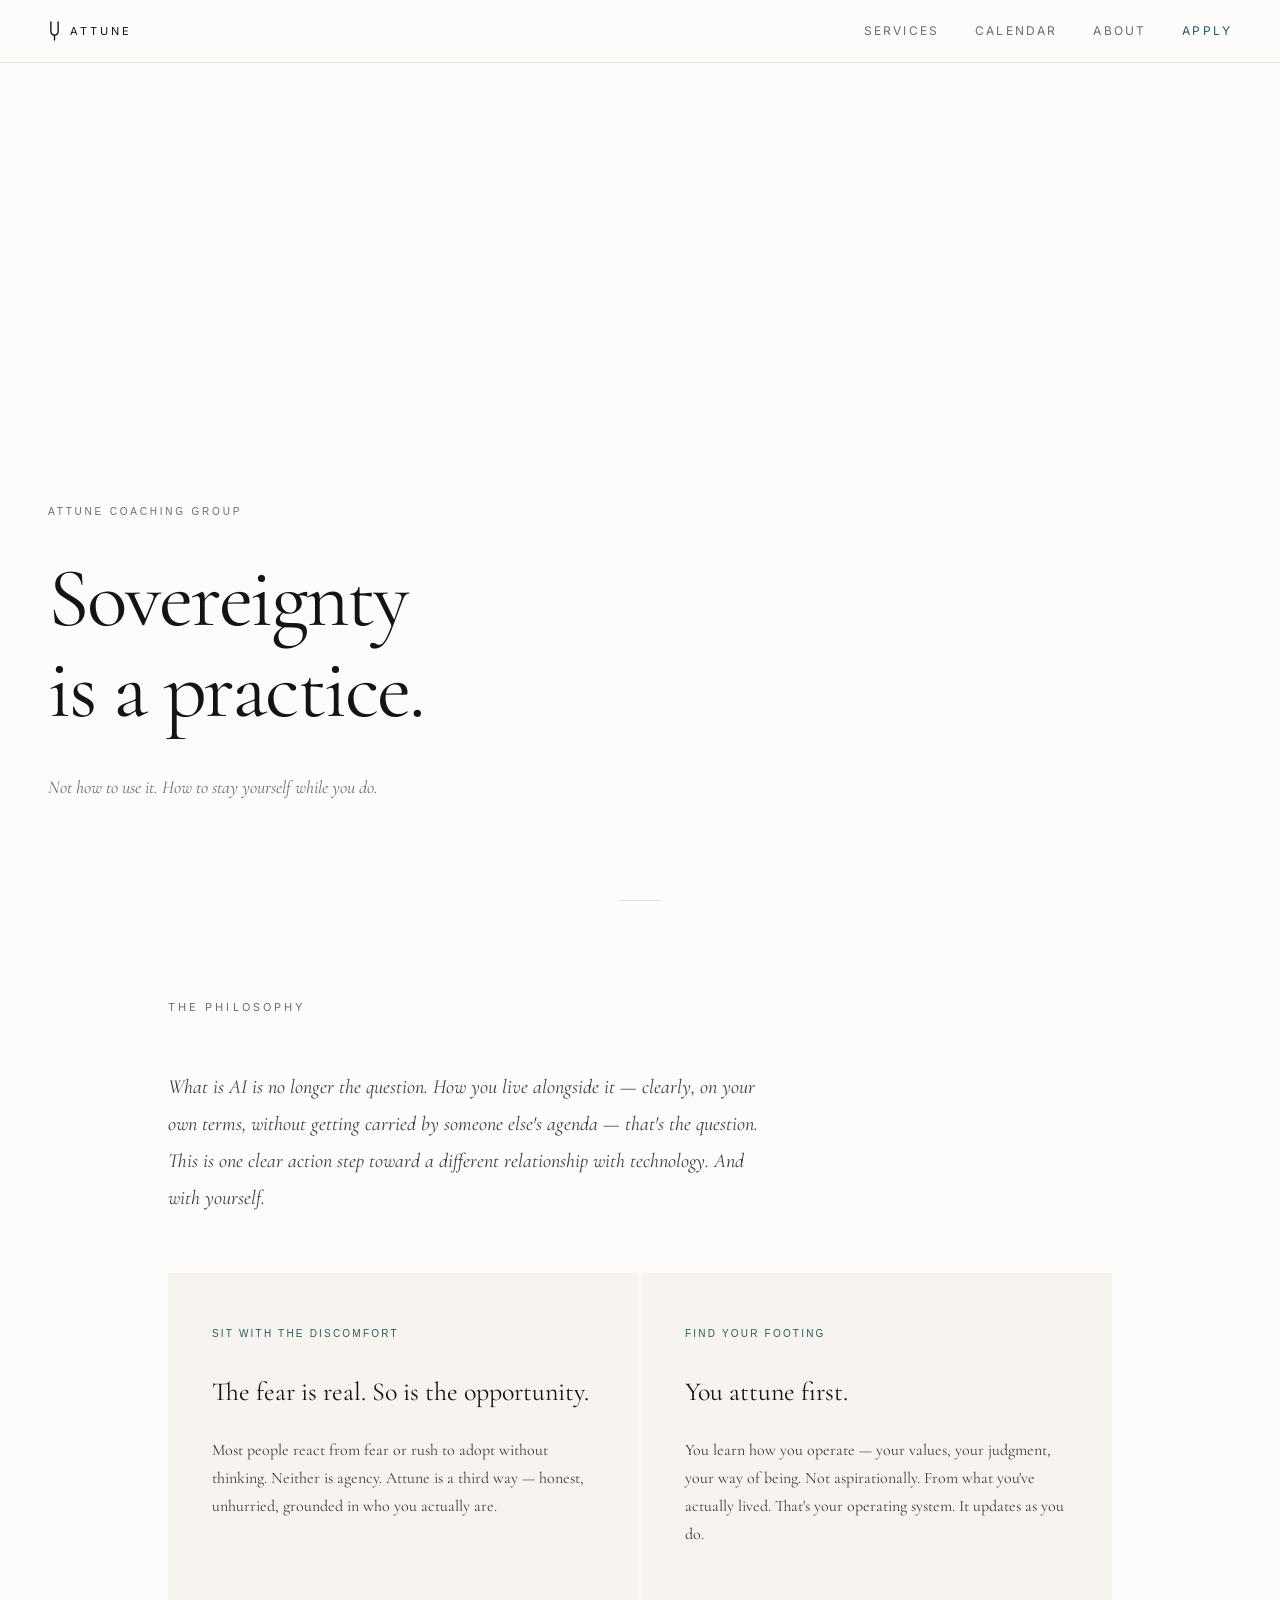
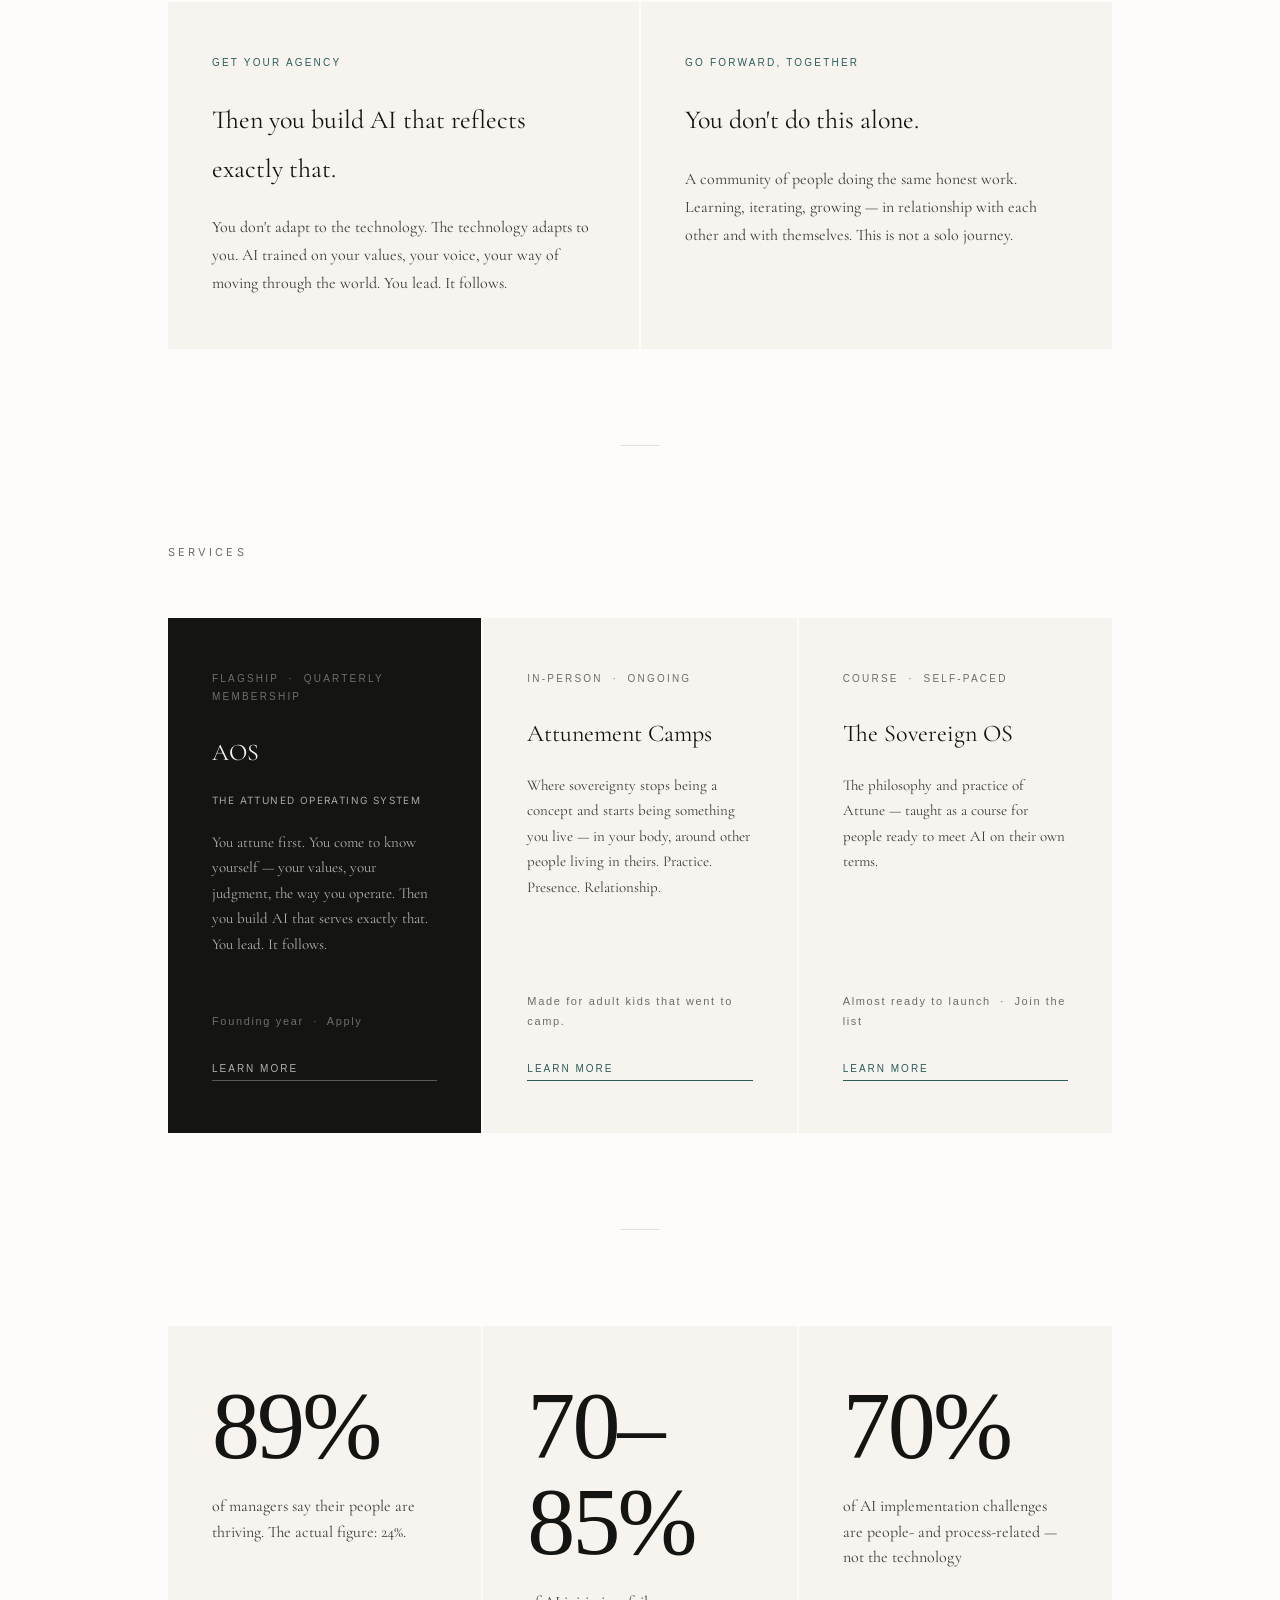
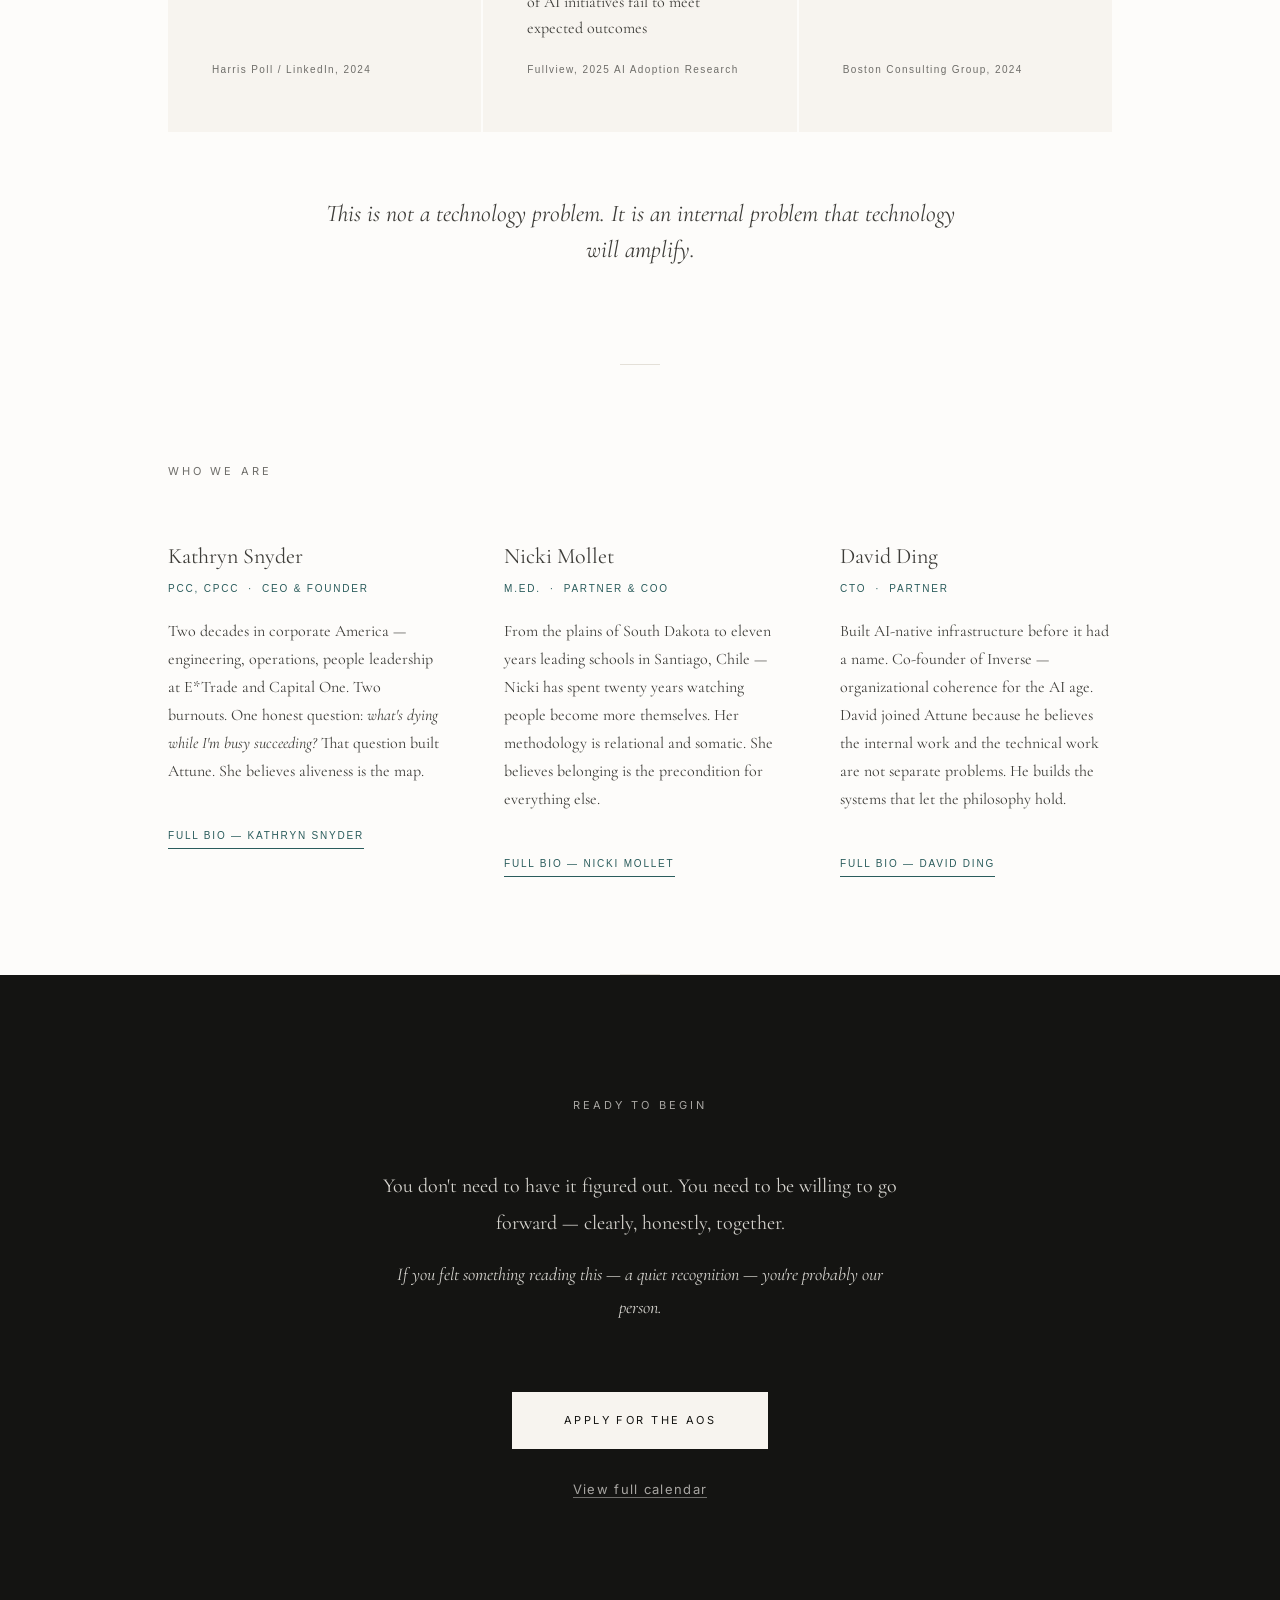
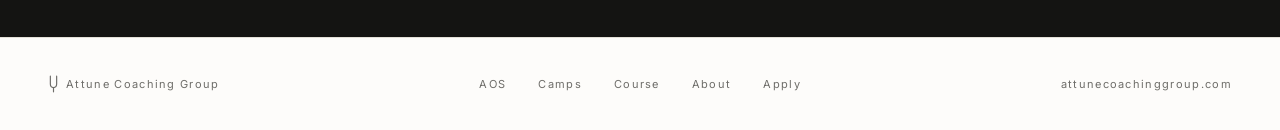
==== index.html @ 254dee21 "Pre-CEO audit fixes: OG tags, AOS font, calendar a11y, form success page - Open Graph tags on all 7 " ====
<!DOCTYPE html>
<html lang="en">
<head>
  <meta charset="UTF-8">
  <meta name="viewport" content="width=device-width, initial-scale=1.0">
  <meta name="description" content="Attune Coaching Group — a practice for people who want to lead AI on their own terms. Not how to use it. How to stay yourself while you do.">
  <meta property="og:type" content="website">
  <meta property="og:url" content="https://attunecoachinggroup.com">
  <meta property="og:title" content="Attune — Sovereignty is a practice.">
  <meta property="og:description" content="Attune Coaching Group — a practice for people who want to lead AI on their own terms. Not how to use it. How to stay yourself while you do.">
  <meta property="og:image" content="https://attunecoachinggroup.com/images/baja-beach.jpeg">
  <title>Attune — Sovereignty is a practice.</title>
  <link rel="icon" type="image/svg+xml" href="favicon.svg">
  <link rel="stylesheet" href="style.css">
  <style>
    /* HOME-SPECIFIC */
    .hero {
      min-height: 100vh;
      display: flex;
      flex-direction: column;
      justify-content: flex-end;
      padding: 0 48px 96px;
      max-width: 100%;
    }
    @media (max-width: 600px) {
      .hero { padding: 0 24px 72px; }
    }
    .hero-tag {
      font-family: 'Helvetica Neue', Arial, sans-serif;
      font-size: 10px;
      letter-spacing: 0.28em;
      text-transform: uppercase;
      color: var(--muted);
      margin-bottom: 32px;
    }
    .hero h1 { max-width: 900px; }
    .hero-sub {
      font-size: 18px;
      color: var(--muted);
      font-style: italic;
      margin-top: 36px;
      max-width: 480px;
    }

    /* PHILOSOPHY */
    .philosophy-grid {
      display: grid;
      grid-template-columns: 1fr 1fr;
      gap: 2px;
      margin-top: 56px;
    }
    @media (max-width: 680px) { .philosophy-grid { grid-template-columns: 1fr; } }
    .philosophy-card {
      background: var(--cream);
      padding: 52px 44px;
    }
    .philosophy-card .card-label {
      font-family: 'Helvetica Neue', Arial, sans-serif;
      font-size: 10px;
      letter-spacing: 0.22em;
      text-transform: uppercase;
      color: var(--accent);
      margin-bottom: 24px;
      display: block;
    }
    .philosophy-card h3 { font-size: 26px; margin-bottom: 20px; }
    .philosophy-card p { font-size: 16px; color: var(--mid); line-height: 1.75; }

    /* OFFERS */
    .offers-grid {
      display: grid;
      grid-template-columns: 1fr 1fr 1fr;
      gap: 2px;
      margin-top: 56px;
    }
    @media (max-width: 800px) { .offers-grid { grid-template-columns: 1fr; } }
    .offer-card {
      padding: 52px 44px;
      background: var(--cream);
      display: flex;
      flex-direction: column;
    }
    .offer-card.featured { background: var(--dark); color: var(--cream); }
    .offer-card .offer-label {
      font-family: 'Helvetica Neue', Arial, sans-serif;
      font-size: 10px;
      letter-spacing: 0.22em;
      text-transform: uppercase;
      color: var(--muted);
      margin-bottom: 24px;
      display: block;
    }
    .offer-card.featured .offer-label { color: rgba(247,244,239,0.4); }
    .offer-card h3 { font-size: 24px; margin-bottom: 16px; }
    .offer-card p { font-size: 15px; color: var(--mid); line-height: 1.7; flex-grow: 1; }
    .offer-card.featured p { color: rgba(247,244,239,0.7); }
    .offer-price {
      font-family: 'Helvetica Neue', Arial, sans-serif;
      font-size: 11px;
      letter-spacing: 0.15em;
      color: var(--muted);
      margin-top: 32px;
    }
    .offer-card.featured .offer-price { color: rgba(247,244,239,0.4); }
    .offer-link {
      display: inline-block;
      margin-top: 28px;
      font-family: 'Helvetica Neue', Arial, sans-serif;
      font-size: 10px;
      letter-spacing: 0.2em;
      text-transform: uppercase;
      text-decoration: none;
      color: var(--accent);
      border-bottom: 1px solid var(--accent);
      padding-bottom: 2px;
    }
    .offer-card.featured .offer-link { color: rgba(247,244,239,0.7); border-color: rgba(247,244,239,0.3); }
    .offer-link:hover { opacity: 0.6; }

    /* TEAM STRIP */
    .team-strip {
      display: grid;
      grid-template-columns: 1fr 1fr 1fr;
      gap: 64px;
      margin-top: 56px;
    }
    @media (max-width: 860px) { .team-strip { grid-template-columns: 1fr 1fr; gap: 48px; } }
    @media (max-width: 560px) { .team-strip { grid-template-columns: 1fr; gap: 48px; } }
    .team-strip .name { font-size: 22px; margin-bottom: 4px; }
    .team-strip .title {
      font-family: 'Helvetica Neue', Arial, sans-serif;
      font-size: 10px;
      letter-spacing: 0.18em;
      text-transform: uppercase;
      color: var(--accent);
      margin-bottom: 20px;
    }
    .team-strip p { font-size: 16px; color: var(--mid); line-height: 1.75; }
    .team-strip a {
      display: inline-block;
      margin-top: 20px;
      font-family: 'Helvetica Neue', Arial, sans-serif;
      font-size: 10px;
      letter-spacing: 0.18em;
      text-transform: uppercase;
      color: var(--accent);
      text-decoration: none;
      border-bottom: 1px solid var(--accent);
      padding-bottom: 2px;
    }

    /* STATS */
    .stats-grid {
      display: grid;
      grid-template-columns: 1fr 1fr 1fr;
      gap: 2px;
      margin-bottom: 64px;
    }
    @media (max-width: 700px) { .stats-grid { grid-template-columns: 1fr; } }
    .stat-block {
      padding: 52px 44px;
      background: var(--cream);
      display: flex;
      flex-direction: column;
    }
    .stat-num {
      font-size: clamp(64px, 8vw, 96px);
      font-family: 'Georgia', serif;
      font-weight: normal;
      line-height: 1;
      letter-spacing: -0.03em;
      color: var(--dark);
      margin-bottom: 20px;
    }
    .stat-label {
      font-size: 16px;
      color: var(--mid);
      line-height: 1.6;
      flex-grow: 1;
    }
    .stat-source {
      font-family: 'Helvetica Neue', Arial, sans-serif;
      font-size: 10px;
      letter-spacing: 0.14em;
      color: var(--muted);
      margin-top: 20px;
    }
    .stats-note {
      font-size: clamp(18px, 2.5vw, 24px);
      font-style: italic;
      color: var(--mid);
      text-align: center;
      max-width: 640px;
      margin: 0 auto;
      line-height: 1.5;
    }
  </style>
</head>
<body>
<a class="skip-link" href="#main-content">Skip to main content</a>

<!-- NAV -->
<nav aria-label="Main navigation">
  <a href="index.html" class="nav-logo"><svg xmlns="http://www.w3.org/2000/svg" width="13" height="20" viewBox="0 0 14 22" fill="none" stroke="currentColor" stroke-width="1.5" stroke-linecap="round" stroke-linejoin="round" aria-hidden="true" focusable="false"><path d="M3 1v10q0 4.5 4 4.5q4 0 4-4.5v-10"/><line x1="7" y1="15.5" x2="7" y2="21"/></svg>Attune</a>
  <div class="nav-links">
    <a href="#work">Services</a>
    <a href="calendar.html">Calendar</a>
    <a href="about.html">About</a>
    <a href="apply.html" class="cta">Apply</a>
  </div>
</nav>

<!-- HERO -->
<main id="main-content">
<div class="hero">
  <p class="hero-tag">Attune Coaching Group</p>
  <h1>Sovereignty<br>is a practice.</h1>
  <p class="hero-sub">Not how to use it. How to stay yourself while you do.</p>
</div>

<div class="divider"></div>

<!-- PHILOSOPHY -->
<section class="wide">
  <span class="label">The Philosophy</span>
  <p style="font-size: 20px; color: var(--mid); max-width: 600px; font-style: italic;">What is AI is no longer the question. How you live alongside it — clearly, on your own terms, without getting carried by someone else's agenda — that's the question. This is one clear action step toward a different relationship with technology. And with yourself.</p>
  <div class="philosophy-grid">
    <div class="philosophy-card">
      <span class="card-label">Sit with the discomfort</span>
      <h3>The fear is real. So is the opportunity.</h3>
      <p>Most people react from fear or rush to adopt without thinking. Neither is agency. Attune is a third way — honest, unhurried, grounded in who you actually are.</p>
    </div>
    <div class="philosophy-card">
      <span class="card-label">Find your footing</span>
      <h3>You attune first.</h3>
      <p>You learn how you operate — your values, your judgment, your way of being. Not aspirationally. From what you've actually lived. That's your operating system. It updates as you do.</p>
    </div>
    <div class="philosophy-card">
      <span class="card-label">Get your agency</span>
      <h3>Then you build AI that reflects exactly that.</h3>
      <p>You don't adapt to the technology. The technology adapts to you. AI trained on your values, your voice, your way of moving through the world. You lead. It follows.</p>
    </div>
    <div class="philosophy-card">
      <span class="card-label">Go forward, together</span>
      <h3>You don't do this alone.</h3>
      <p>A community of people doing the same honest work. Learning, iterating, growing — in relationship with each other and with themselves. This is not a solo journey.</p>
    </div>
  </div>
</section>

<div class="divider"></div>

<!-- OFFERS -->
<section class="wide" id="work">
  <span class="label">Services</span>
  <div class="offers-grid">
    <div class="offer-card featured">
      <span class="offer-label">Flagship &nbsp;·&nbsp; Quarterly Membership</span>
      <h3>AOS</h3>
      <span class="offer-subtitle">The Attuned Operating System</span>
      <p>You attune first. You come to know yourself — your values, your judgment, the way you operate. Then you build AI that serves exactly that. You lead. It follows.</p>
      <span class="offer-price">Founding year &nbsp;·&nbsp; Apply</span>
      <a href="aos.html" class="offer-link">Learn more</a>
    </div>
    <div class="offer-card">
      <span class="offer-label">In-Person &nbsp;·&nbsp; Ongoing</span>
      <h3>Attunement Camps</h3>
      <p>Where sovereignty stops being a concept and starts being something you live — in your body, around other people living in theirs. Practice. Presence. Relationship.</p>
      <span class="offer-price">Made for adult kids that went to camp.</span>
      <a href="camps.html" class="offer-link">Learn more</a>
    </div>
    <div class="offer-card">
      <span class="offer-label">Course &nbsp;·&nbsp; Self-Paced</span>
      <h3>The Sovereign OS</h3>
      <p>The philosophy and practice of Attune — taught as a course for people ready to meet AI on their own terms.</p>
      <span class="offer-price">Almost ready to launch &nbsp;·&nbsp; Join the list</span>
      <a href="course.html" class="offer-link">Learn more</a>
    </div>
  </div>
</section>

<div class="divider"></div>

<!-- DATA -->
<section class="wide">
  <div class="stats-grid">
    <div class="stat-block">
      <span class="stat-num">89%</span>
      <span class="stat-label">of managers say their people are thriving. The actual figure: 24%.</span>
      <span class="stat-source">Harris Poll / LinkedIn, 2024</span>
    </div>
    <div class="stat-block">
      <span class="stat-num">70–85%</span>
      <span class="stat-label">of AI initiatives fail to meet expected outcomes</span>
      <span class="stat-source">Fullview, 2025 AI Adoption Research</span>
    </div>
    <div class="stat-block">
      <span class="stat-num">70%</span>
      <span class="stat-label">of AI implementation challenges are people- and process-related — not the technology</span>
      <span class="stat-source">Boston Consulting Group, 2024</span>
    </div>
  </div>
  <p class="stats-note">This is not a technology problem. It is an internal problem that technology will amplify.</p>
</section>

<div class="divider"></div>

<!-- TEAM -->
<section class="wide">
  <span class="label">Who We Are</span>
  <div class="team-strip">
    <div>
      <p class="name">Kathryn Snyder</p>
      <p class="title">PCC, CPCC &nbsp;·&nbsp; CEO &amp; Founder</p>
      <p>Two decades in corporate America — engineering, operations, people leadership at E*Trade and Capital One. Two burnouts. One honest question: <em>what's dying while I'm busy succeeding?</em> That question built Attune. She believes aliveness is the map.</p>
      <a href="about.html">Full bio — Kathryn Snyder</a>
    </div>
    <div>
      <p class="name">Nicki Mollet</p>
      <p class="title">M.Ed. &nbsp;·&nbsp; Partner &amp; COO</p>
      <p>From the plains of South Dakota to eleven years leading schools in Santiago, Chile — Nicki has spent twenty years watching people become more themselves. Her methodology is relational and somatic. She believes belonging is the precondition for everything else.</p>
      <a href="about.html">Full bio — Nicki Mollet</a>
    </div>
    <div>
      <p class="name">David Ding</p>
      <p class="title">CTO &nbsp;·&nbsp; Partner</p>
      <p>Built AI-native infrastructure before it had a name. Co-founder of Inverse — organizational coherence for the AI age. David joined Attune because he believes the internal work and the technical work are not separate problems. He builds the systems that let the philosophy hold.</p>
      <a href="about.html">Full bio — David Ding</a>
    </div>
  </div>
</section>

<div class="divider"></div>

<!-- CTA -->
<div class="cta-section">
  <span class="label">Ready to Begin</span>
  <p>You don't need to have it figured out. You need to be willing to go forward — clearly, honestly, together.</p>
  <p style="font-style: italic; font-size: 18px;">If you felt something reading this — a quiet recognition — you're probably our person.</p>
  <a href="mailto:nicki@attunecoachinggroup.com,kathryn@attunecoachinggroup.com?subject=AOS%20%E2%80%94%20Let%27s%20connect&body=Hi%20Nicki%20and%20Kat%2C%0A%0AWhat%20resonated%20with%20me%3A%0A%0AWhat%20I%27m%20looking%20for%3A%0A%0A" class="btn btn-light">Apply for the AOS</a>
  <p class="note"><a href="calendar.html" style="color: rgba(247,244,239,0.65); text-decoration: none; border-bottom: 1px solid rgba(247,244,239,0.4);">View full calendar</a></p>
</div>

</main>

<!-- FOOTER -->
<footer>
  <span style="display:inline-flex;align-items:center;gap:7px;"><svg xmlns="http://www.w3.org/2000/svg" width="11" height="18" viewBox="0 0 14 22" fill="none" stroke="currentColor" stroke-width="1.5" stroke-linecap="round" stroke-linejoin="round"><path d="M3 1v10q0 4.5 4 4.5q4 0 4-4.5v-10"/><line x1="7" y1="15.5" x2="7" y2="21"/></svg>Attune Coaching Group</span>
  <div style="display:flex; gap: 32px;">
    <a href="aos.html">AOS</a>
    <a href="camps.html">Camps</a>
    <a href="course.html">Course</a>
    <a href="about.html">About</a>
    <a href="apply.html">Apply</a>
  </div>
  <span>attunecoachinggroup.com</span>
</footer>

</body>
</html>
---- style.css ----
@import url('https://fonts.googleapis.com/css2?family=Cormorant+Garamond:ital,wght@0,300;0,400;0,500;1,300;1,400;1,500&family=Inter:wght@300;400;500&display=swap');

*, *::before, *::after { box-sizing: border-box; margin: 0; padding: 0; }

:root {
  --cream: #F7F4EF;
  --white: #FDFCFA;
  --dark: #141412;
  --mid: #3D3C38;
  --muted: #6E6D69;
  --accent: #2A5C5C;
  --rule: #E4E0D8;
  --max: 680px;
  --wide: 1040px;
}

html { scroll-behavior: smooth; }

/* Skip navigation — visible on focus only */
.skip-link {
  position: absolute;
  top: -56px;
  left: 24px;
  z-index: 999;
  padding: 14px 24px;
  background: var(--accent);
  color: #fff;
  font-family: 'Inter', 'Helvetica Neue', Arial, sans-serif;
  font-size: 14px;
  letter-spacing: 0.05em;
  text-decoration: none;
  border-radius: 0 0 4px 4px;
  transition: top 0.15s ease;
}
.skip-link:focus { top: 0; }

/* Keyboard focus — visible and styled */
:focus-visible {
  outline: 2px solid var(--accent);
  outline-offset: 3px;
}
a:focus-visible { border-radius: 1px; }

body {
  background: var(--white);
  color: var(--dark);
  font-family: 'Cormorant Garamond', Georgia, serif;
  font-size: 19px;
  line-height: 1.85;
  -webkit-font-smoothing: antialiased;
}

/* NAV */
nav {
  position: fixed;
  top: 0; left: 0; right: 0;
  z-index: 100;
  padding: 20px 48px;
  display: flex;
  justify-content: space-between;
  align-items: center;
  background: rgba(253,252,250,0.92);
  backdrop-filter: blur(12px);
  border-bottom: 1px solid var(--rule);
}
.nav-logo {
  font-family: 'Inter', 'Helvetica Neue', Arial, sans-serif;
  font-size: 11px;
  letter-spacing: 0.28em;
  text-transform: uppercase;
  color: var(--dark);
  text-decoration: none;
  display: inline-flex;
  align-items: center;
  gap: 9px;
}
.nav-logo svg { flex-shrink: 0; }
.nav-links {
  display: flex;
  gap: 36px;
  align-items: center;
}
.nav-links a {
  font-family: 'Inter', 'Helvetica Neue', Arial, sans-serif;
  font-size: 12px;
  letter-spacing: 0.18em;
  text-transform: uppercase;
  color: var(--muted);
  text-decoration: none;
  transition: color 0.2s;
}
.nav-links a:hover { color: var(--dark); }
.nav-links a.cta { color: var(--accent); }

/* LAYOUT */
section {
  max-width: var(--max);
  margin: 0 auto;
  padding: 96px 24px;
}
section.wide {
  max-width: var(--wide);
  padding: 96px 48px;
}
section.full {
  max-width: 100%;
  padding: 120px 48px;
}
@media (max-width: 600px) {
  nav { padding: 20px 24px; }
  section, section.wide, section.full { padding: 72px 24px; }
  /* On mobile, hide secondary nav links — keep only the CTA */
  .nav-links a:not(.cta) { display: none; }
  .nav-links { gap: 0; }
}

/* TYPOGRAPHY */
.label {
  font-family: 'Inter', 'Helvetica Neue', Arial, sans-serif;
  font-size: 11px;
  letter-spacing: 0.28em;
  text-transform: uppercase;
  color: var(--muted);
  margin-bottom: 52px;
  display: block;
}
h1 {
  font-size: clamp(44px, 7vw, 84px);
  font-weight: normal;
  line-height: 1.08;
  letter-spacing: -0.025em;
}
h2 {
  font-size: clamp(28px, 4vw, 44px);
  font-weight: normal;
  line-height: 1.2;
  letter-spacing: -0.01em;
}
h3 {
  font-size: 22px;
  font-weight: normal;
  margin-bottom: 16px;
}
p { margin-bottom: 22px; }
p:last-child { margin-bottom: 0; }
em { font-style: italic; }

/* DIVIDER */
.divider {
  width: 40px;
  height: 1px;
  background: var(--rule);
  margin: 0 auto;
}

/* BUTTONS */
.btn {
  display: inline-block;
  font-family: 'Inter', 'Helvetica Neue', Arial, sans-serif;
  font-size: 11px;
  letter-spacing: 0.22em;
  text-transform: uppercase;
  text-decoration: none;
  padding: 18px 52px;
  transition: opacity 0.2s;
}
.btn-dark { background: var(--dark); color: var(--cream); }
.btn-light { background: var(--cream); color: var(--dark); }
.btn:hover { opacity: 0.75; }

/* CTA SECTION */
.cta-section {
  background: var(--dark);
  color: var(--cream);
  text-align: center;
  padding: 120px 24px;
}
.cta-section .label { color: rgba(247,244,239,0.65); }
.cta-section p { color: rgba(247,244,239,0.85); max-width: 520px; margin: 0 auto 16px; font-size: 20px; }
.cta-section .note { font-size: 13px; font-family: 'Inter', 'Helvetica Neue', Arial, sans-serif; letter-spacing: 0.1em; color: rgba(247,244,239,0.6); margin-top: 28px; }
.cta-section .btn { margin-top: 52px; }

.offer-subtitle {
  font-family: 'Inter', 'Helvetica Neue', Arial, sans-serif;
  font-size: 10px;
  letter-spacing: 0.14em;
  text-transform: uppercase;
  margin-bottom: 20px;
  font-style: normal;
  display: block;
}
.offer-card.featured .offer-subtitle { color: rgba(247,244,239,0.65); }
.offer-card .offer-subtitle { color: var(--muted); }

/* FOOTER */
footer {
  padding: 36px 48px;
  display: flex;
  justify-content: space-between;
  align-items: center;
  font-family: 'Inter', 'Helvetica Neue', Arial, sans-serif;
  font-size: 11px;
  letter-spacing: 0.12em;
  color: var(--muted);
  border-top: 1px solid var(--rule);
}
footer a { color: var(--muted); text-decoration: none; }
footer a:hover { color: var(--dark); }
@media (max-width: 600px) {
  footer { flex-direction: column; gap: 12px; text-align: center; padding: 36px 24px; }
}

/* LISTS */
ul.clean { list-style: none; }
ul.clean li {
  padding: 14px 0;
  font-size: 16px;
  line-height: 1.6;
  color: var(--mid);
  border-bottom: 1px solid var(--rule);
}
ul.clean li:last-child { border-bottom: none; }

ul.dashed { list-style: none; }
ul.dashed li {
  padding: 14px 0 14px 20px;
  font-size: 16px;
  line-height: 1.6;
  color: var(--mid);
  border-bottom: 1px solid var(--rule);
  position: relative;
}
ul.dashed li::before { content: '—'; position: absolute; left: 0; color: var(--accent); }
ul.dashed li:last-child { border-bottom: none; }
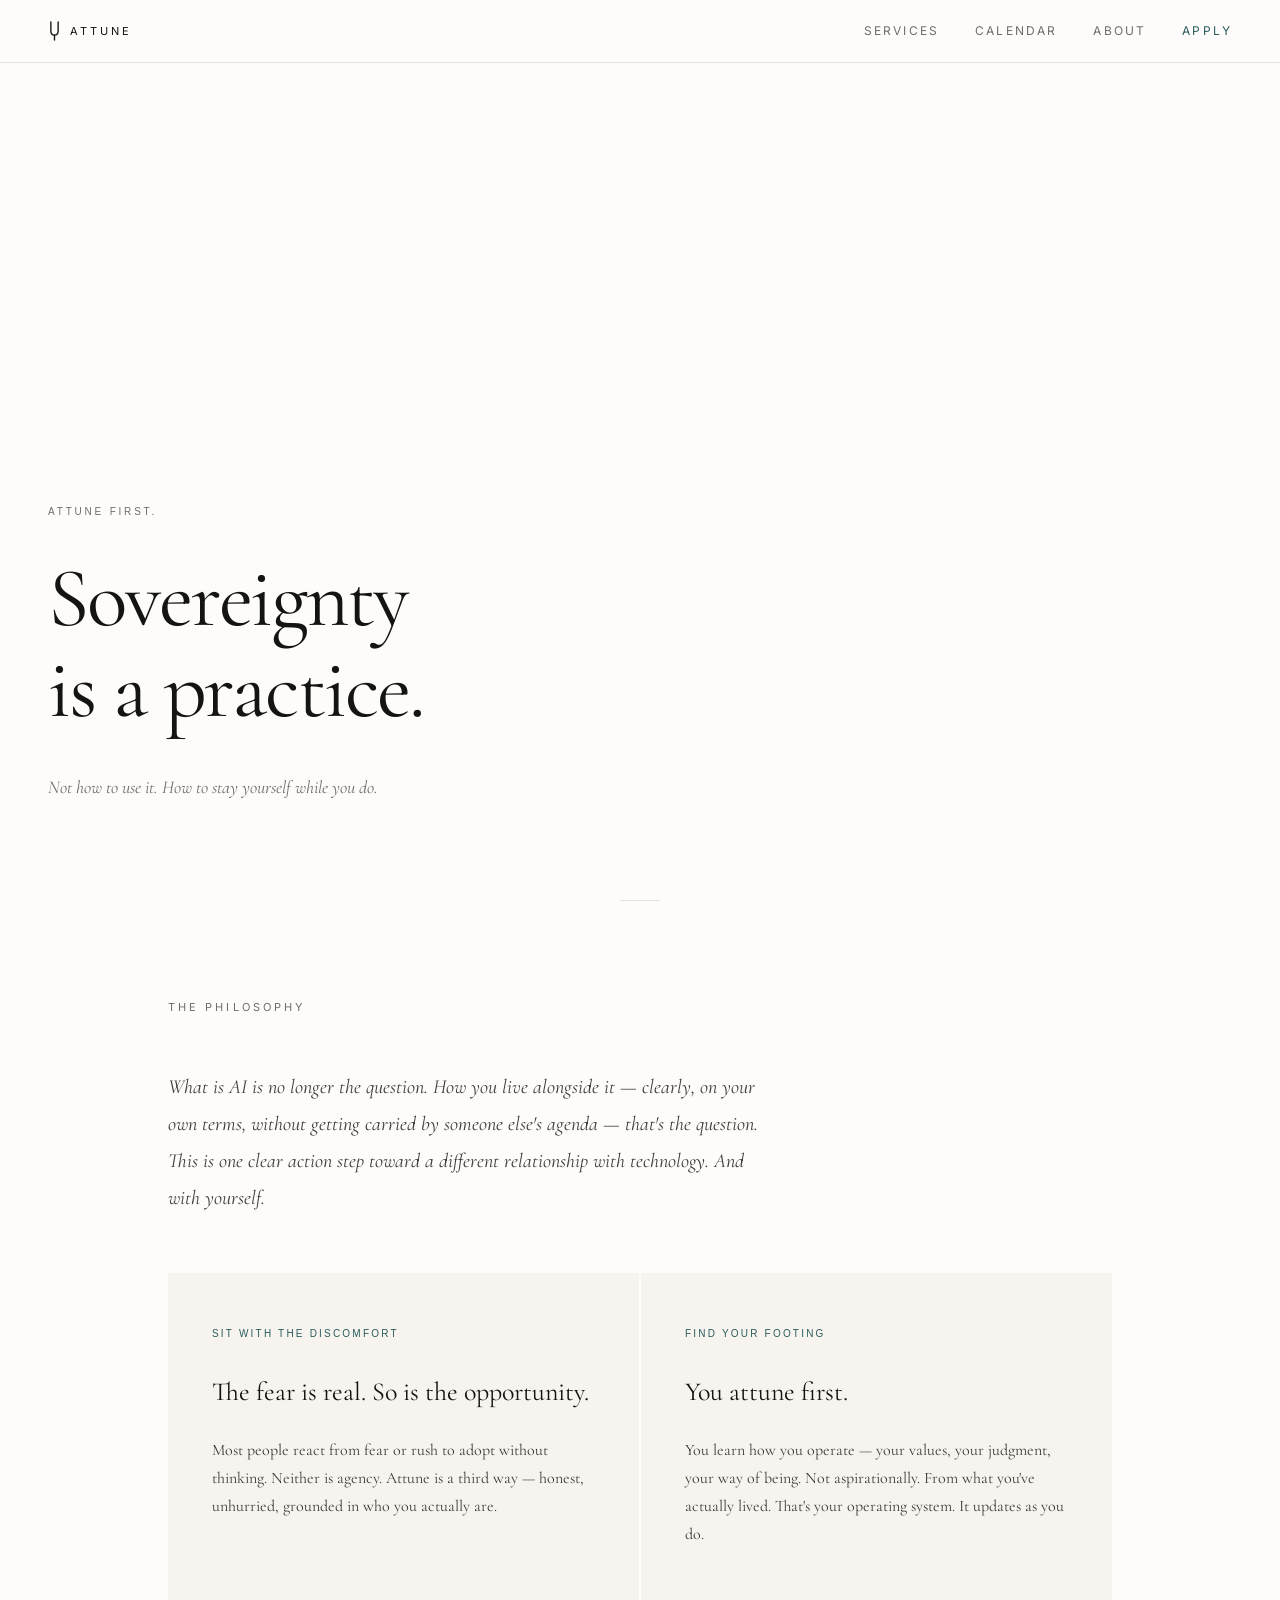
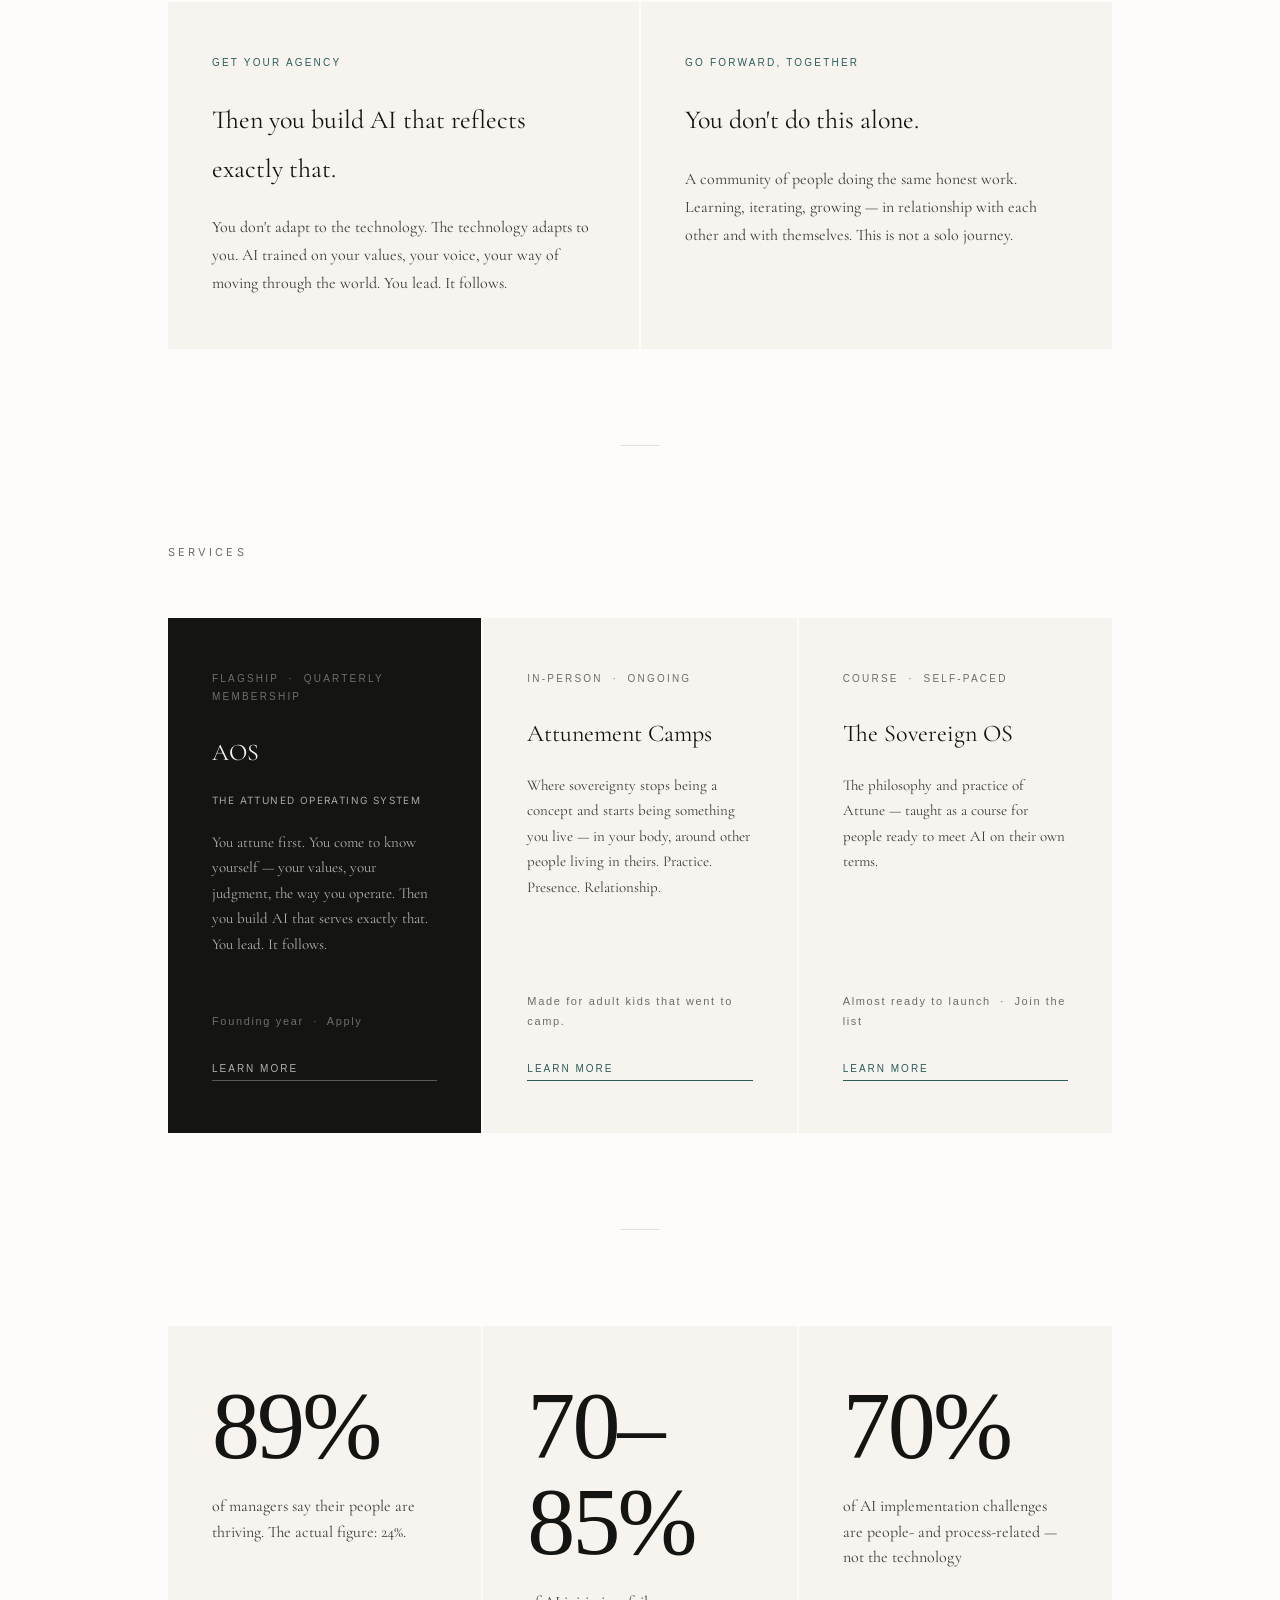
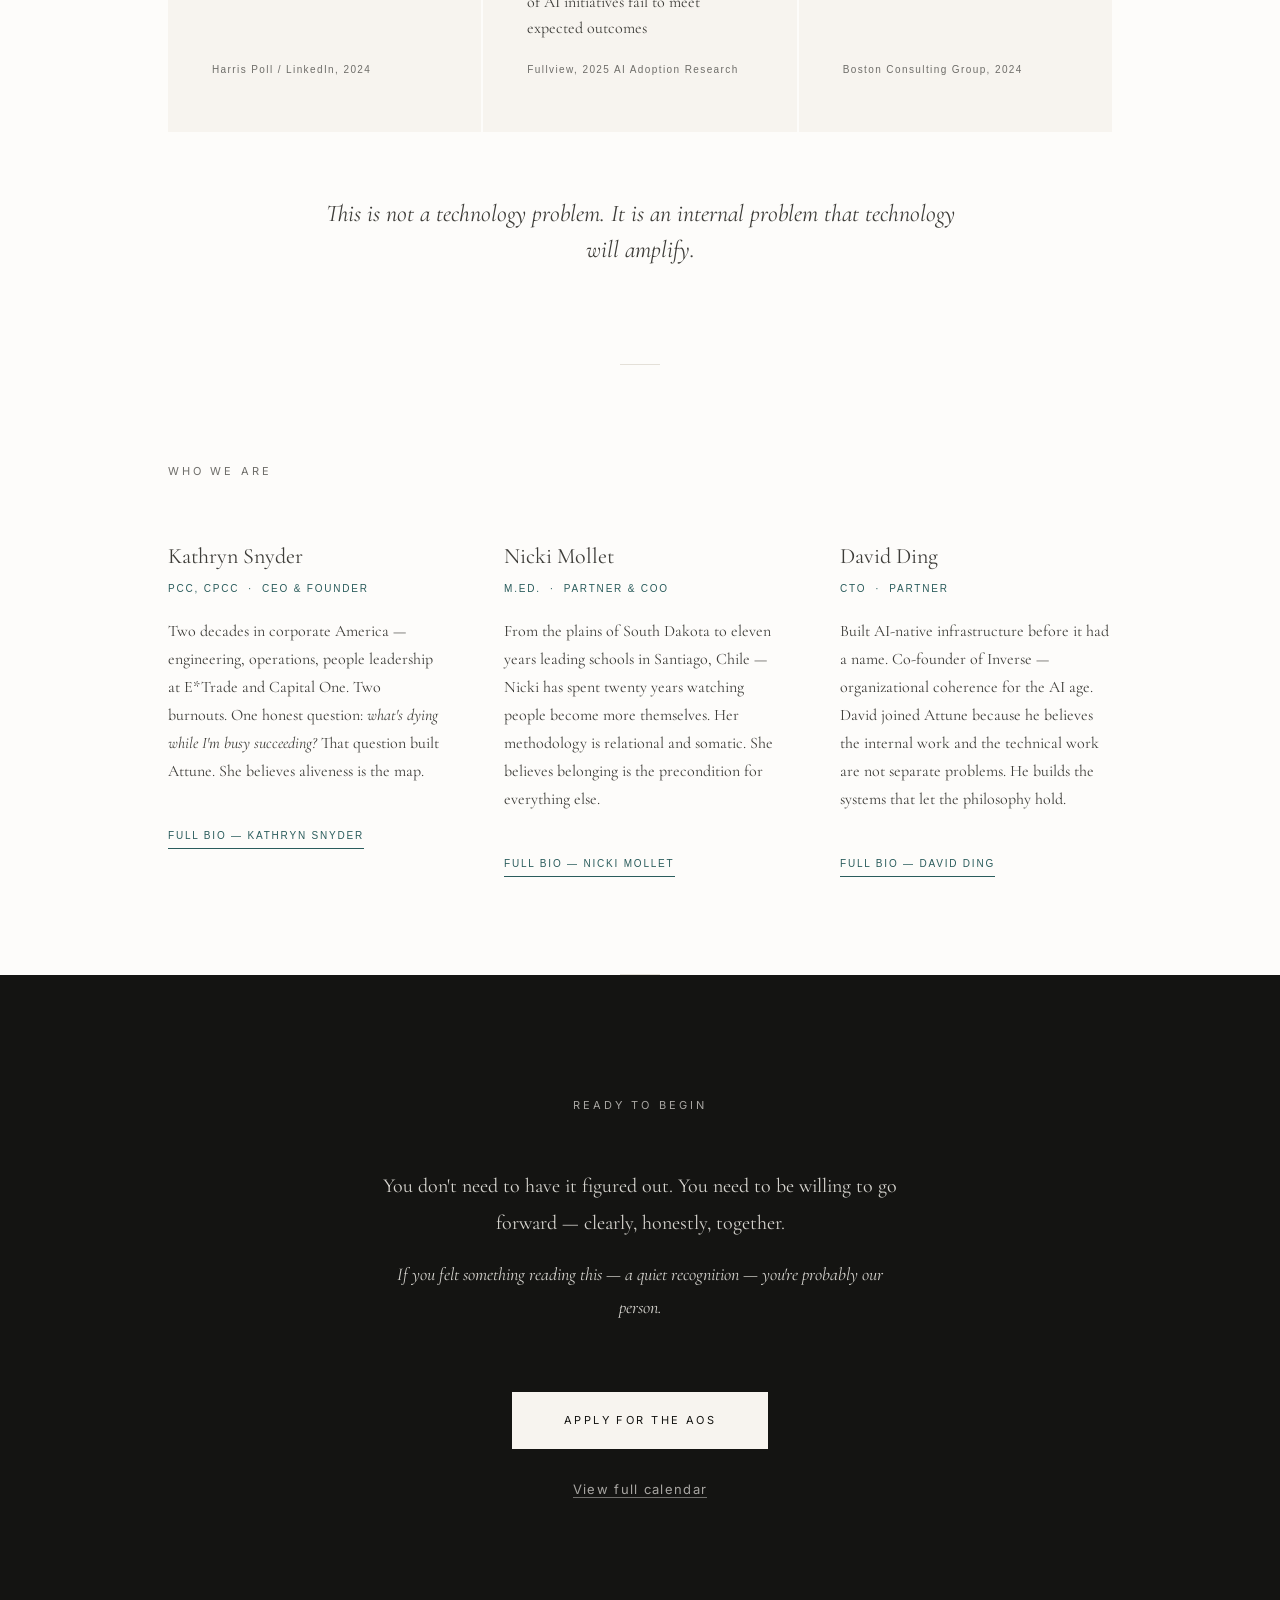
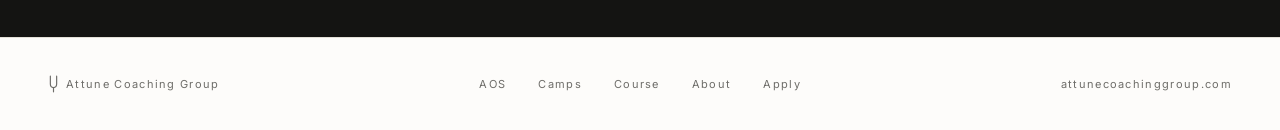
==== commit 2c990330: "Hero eyebrow: 'Attune first.' paired with 'Sovereignty is a practice.' Sets up the sequential read —" ====
--- a/index.html
+++ b/index.html
@@ -213,7 +213,7 @@
 <!-- HERO -->
 <main id="main-content">
 <div class="hero">
-  <p class="hero-tag">Attune Coaching Group</p>
+  <p class="hero-tag">Attune first.</p>
   <h1>Sovereignty<br>is a practice.</h1>
   <p class="hero-sub">Not how to use it. How to stay yourself while you do.</p>
 </div>
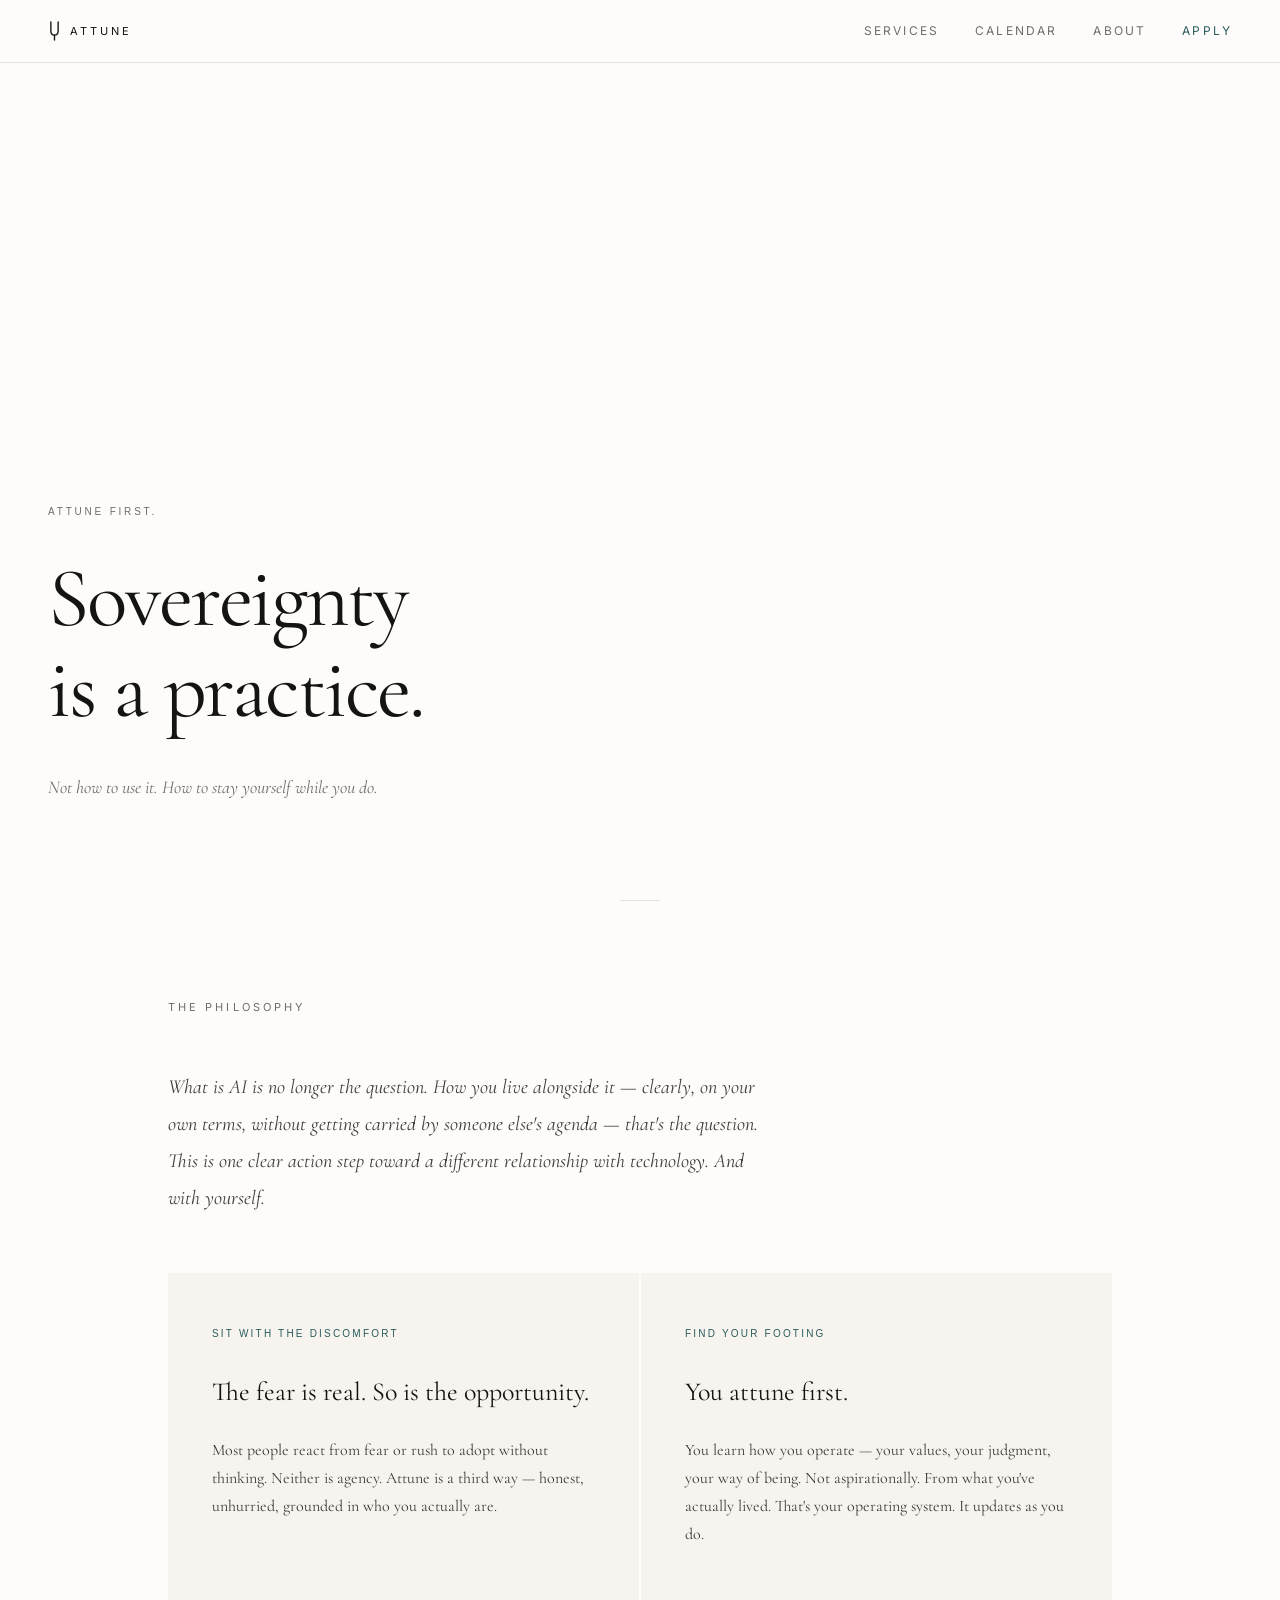
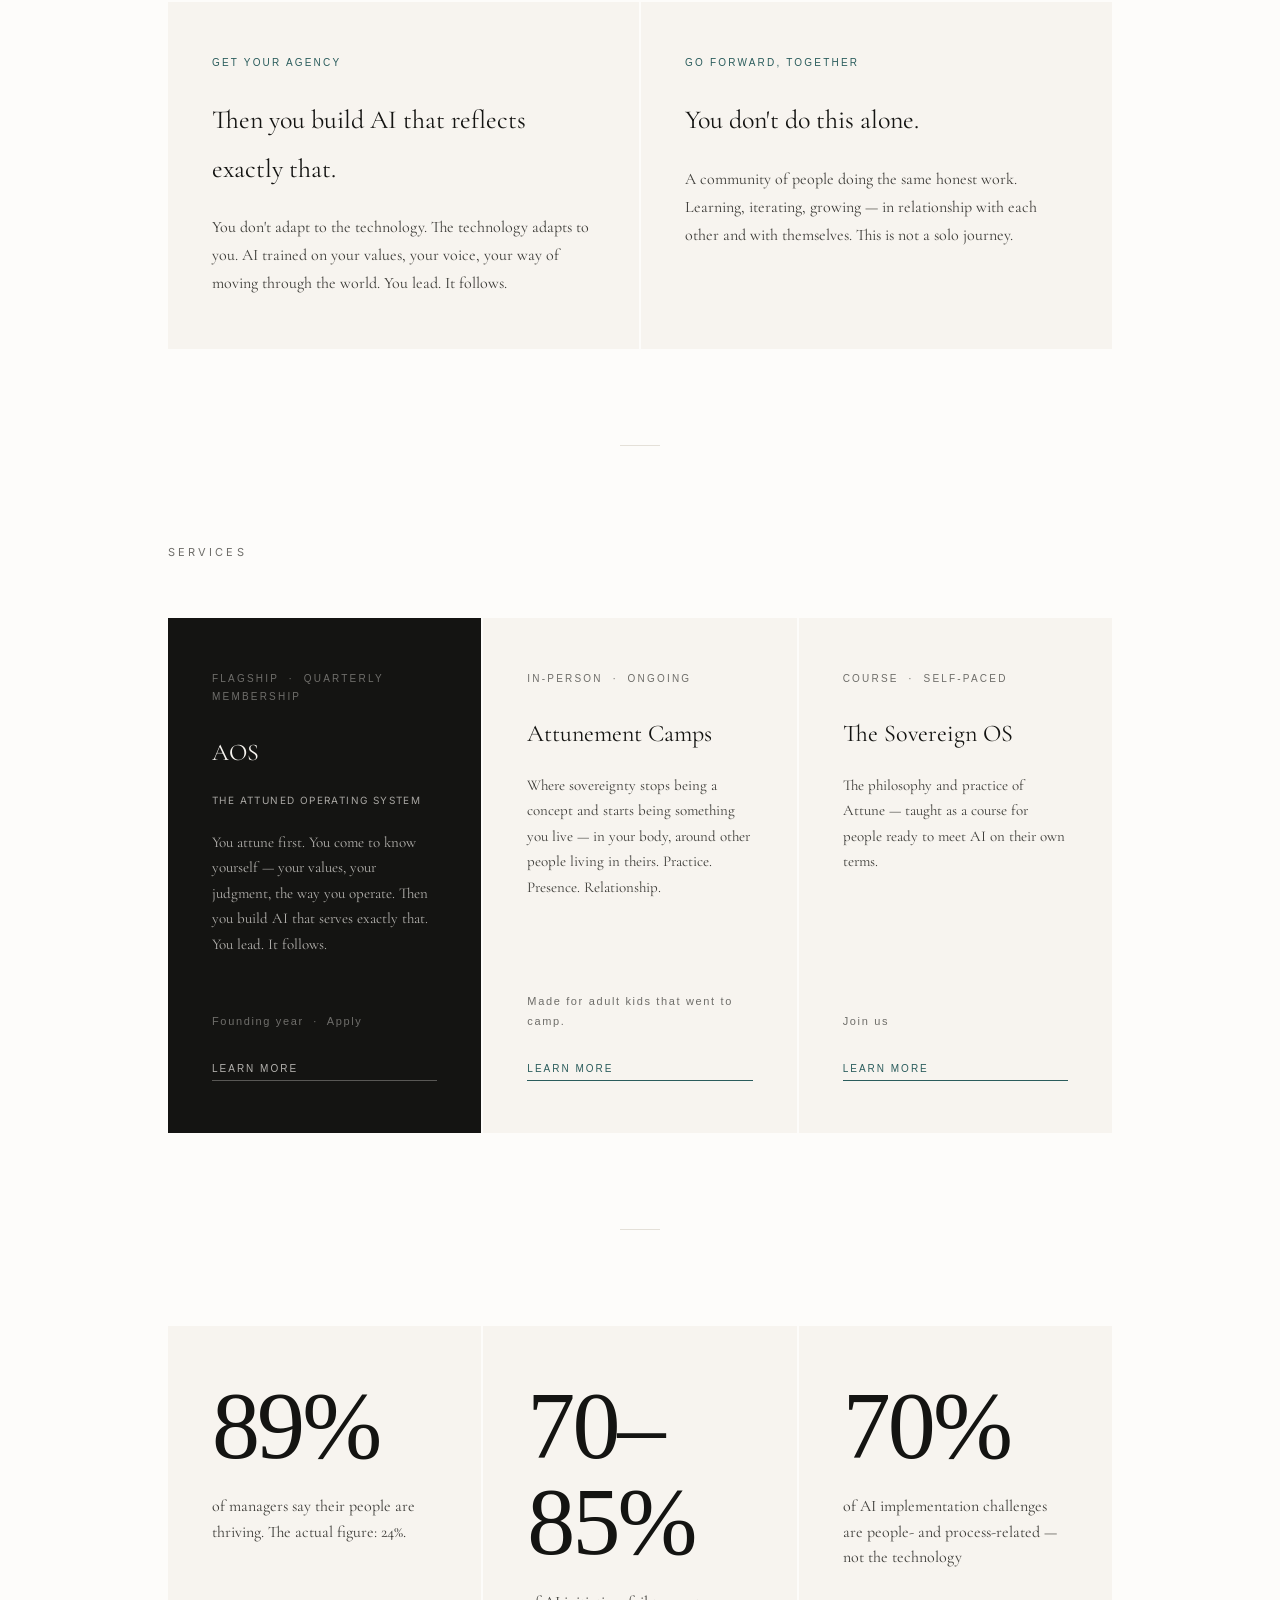
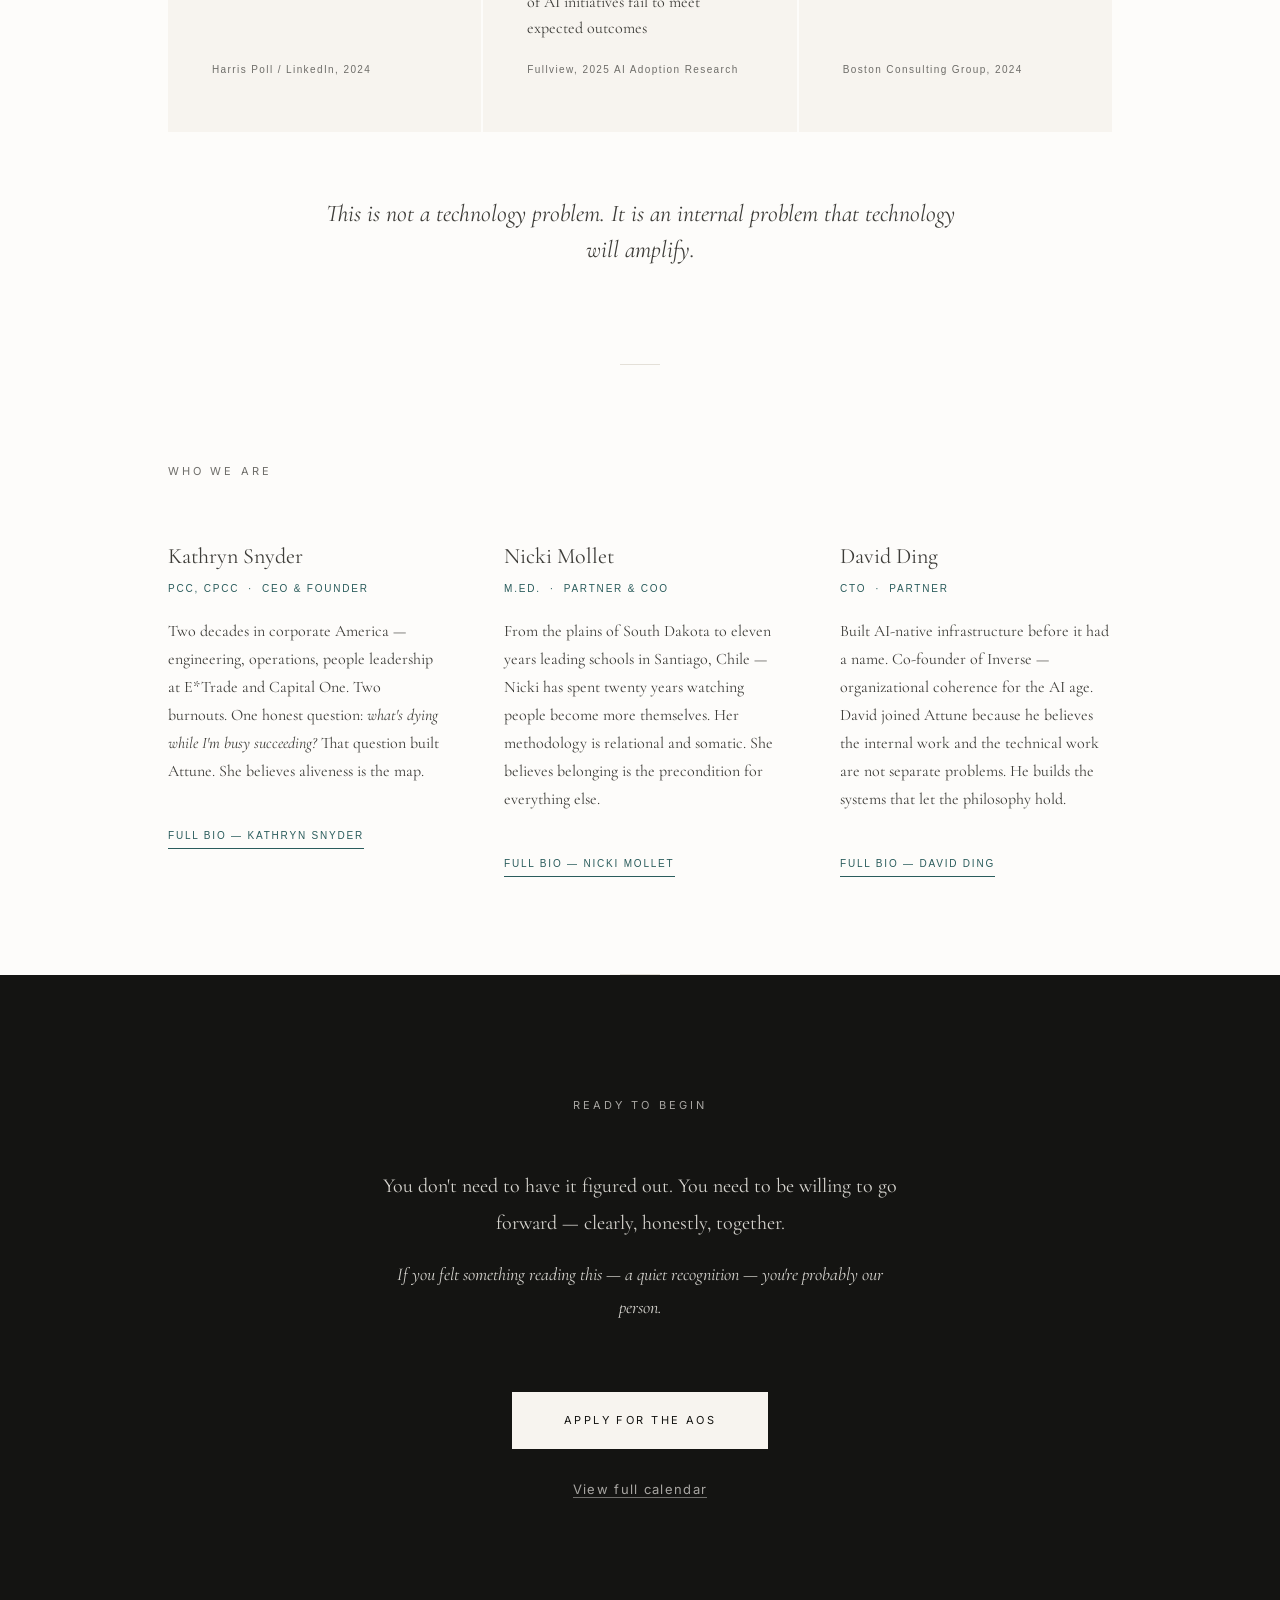
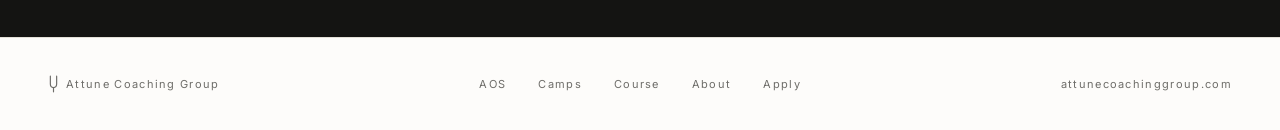
==== commit 4b2ea4c7: "Simplify course card copy to 'Join us' Co-Authored-By: Claude Sonnet 4.6 <noreply@anthropic.com>" ====
--- a/index.html
+++ b/index.html
@@ -273,7 +273,7 @@
       <span class="offer-label">Course &nbsp;·&nbsp; Self-Paced</span>
       <h3>The Sovereign OS</h3>
       <p>The philosophy and practice of Attune — taught as a course for people ready to meet AI on their own terms.</p>
-      <span class="offer-price">Almost ready to launch &nbsp;·&nbsp; Join the list</span>
+      <span class="offer-price">Join us</span>
       <a href="course.html" class="offer-link">Learn more</a>
     </div>
   </div>
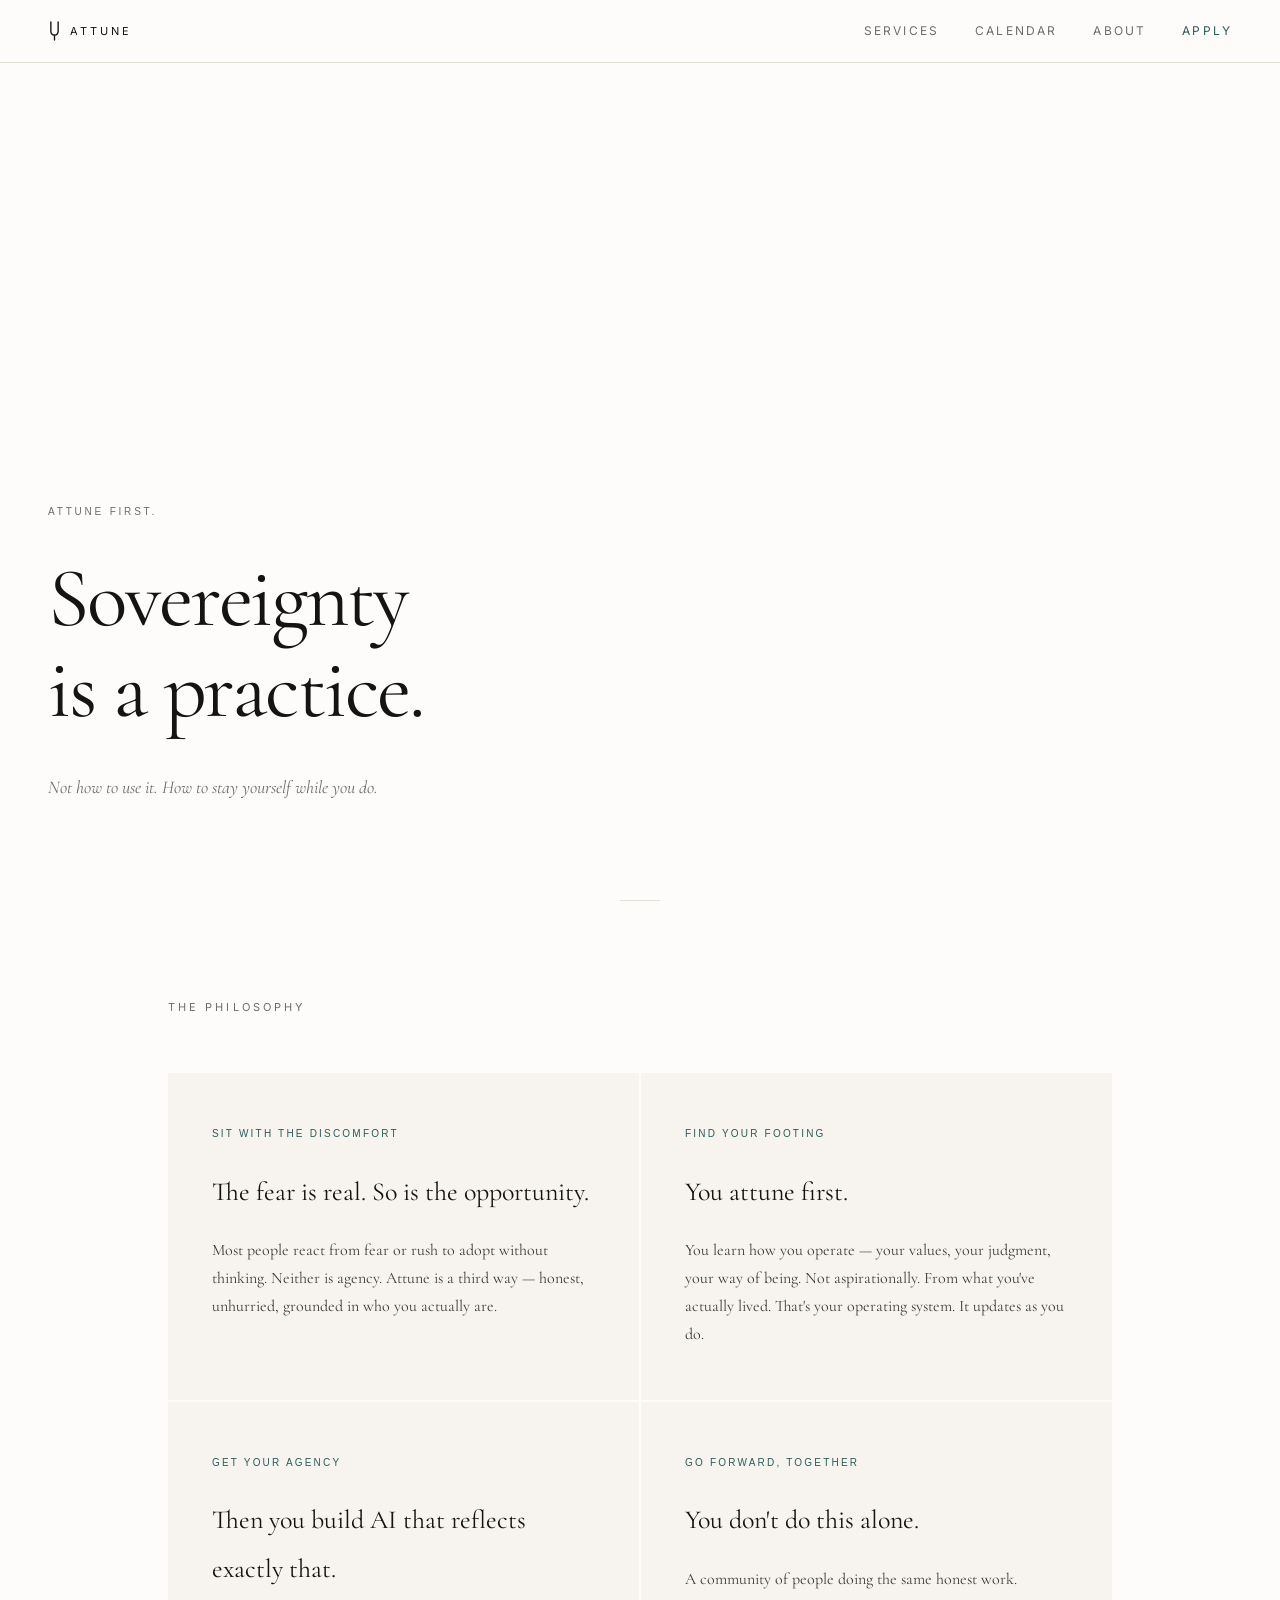
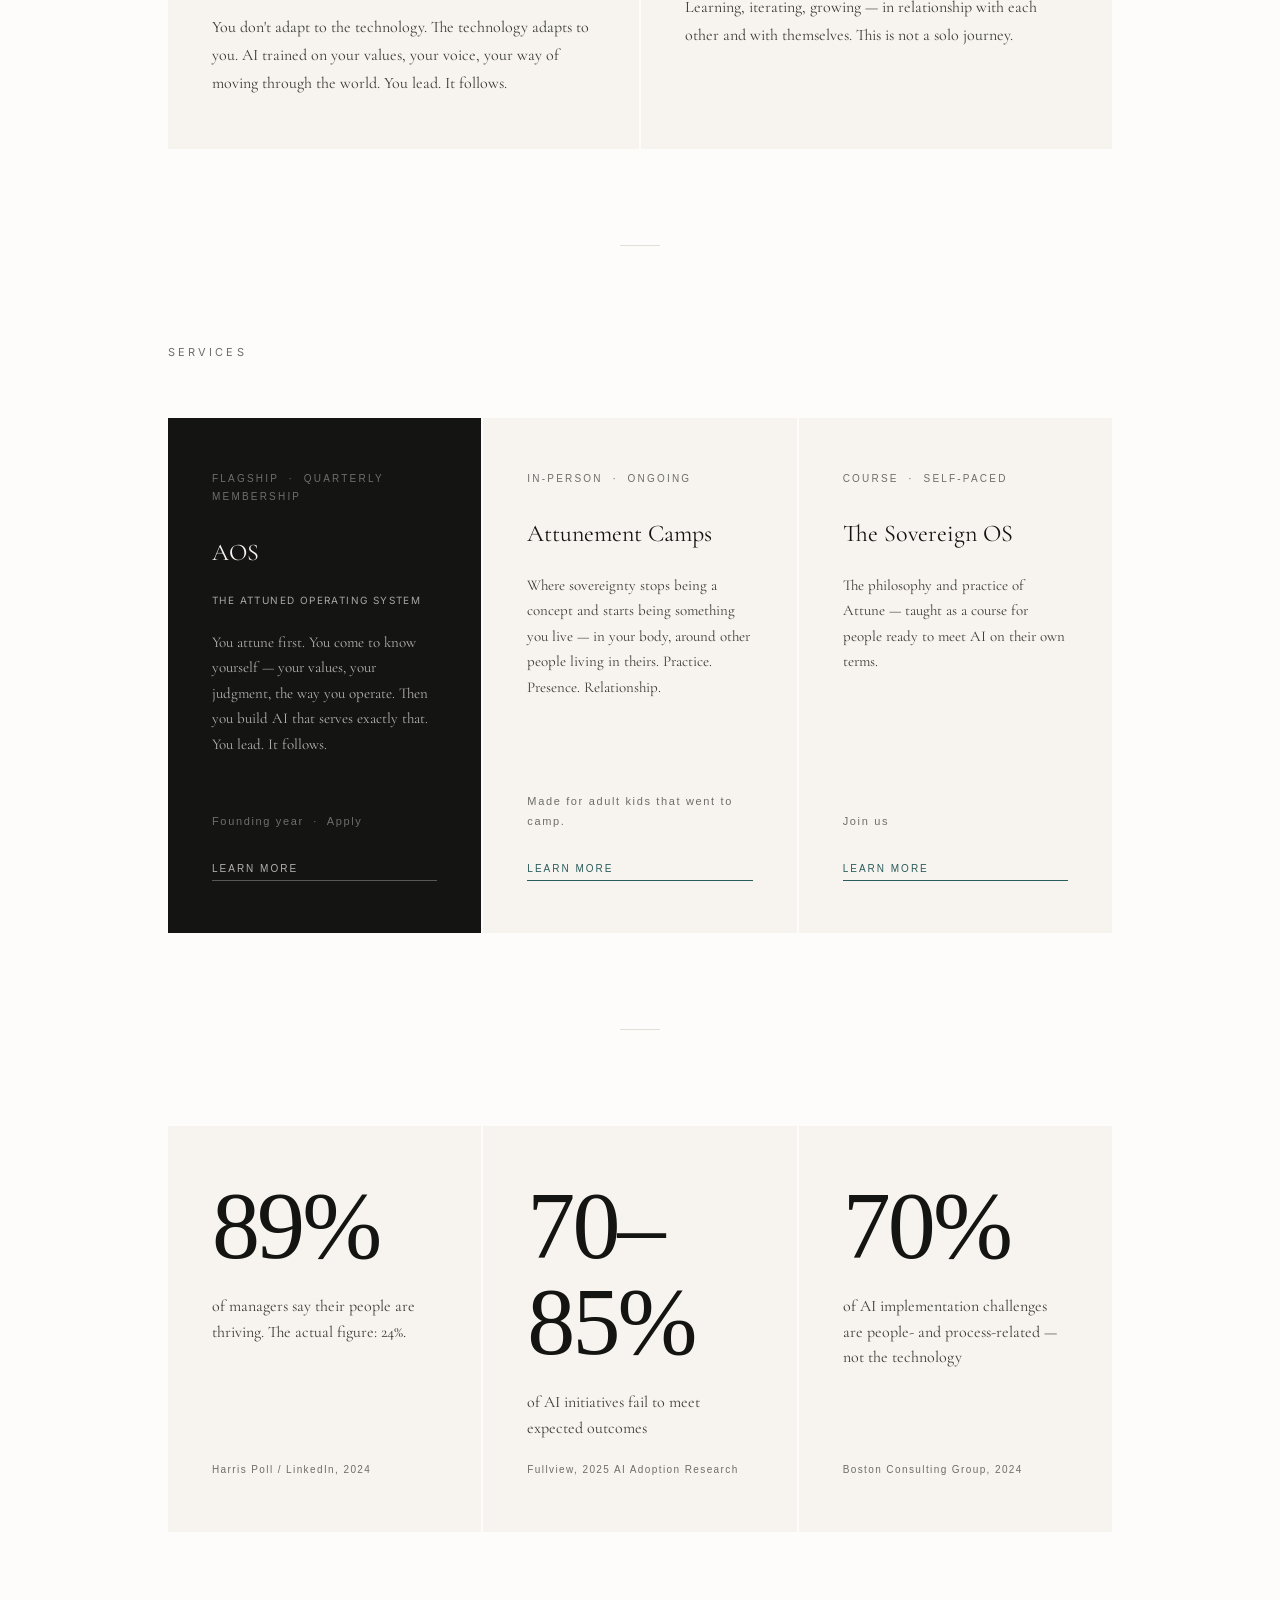
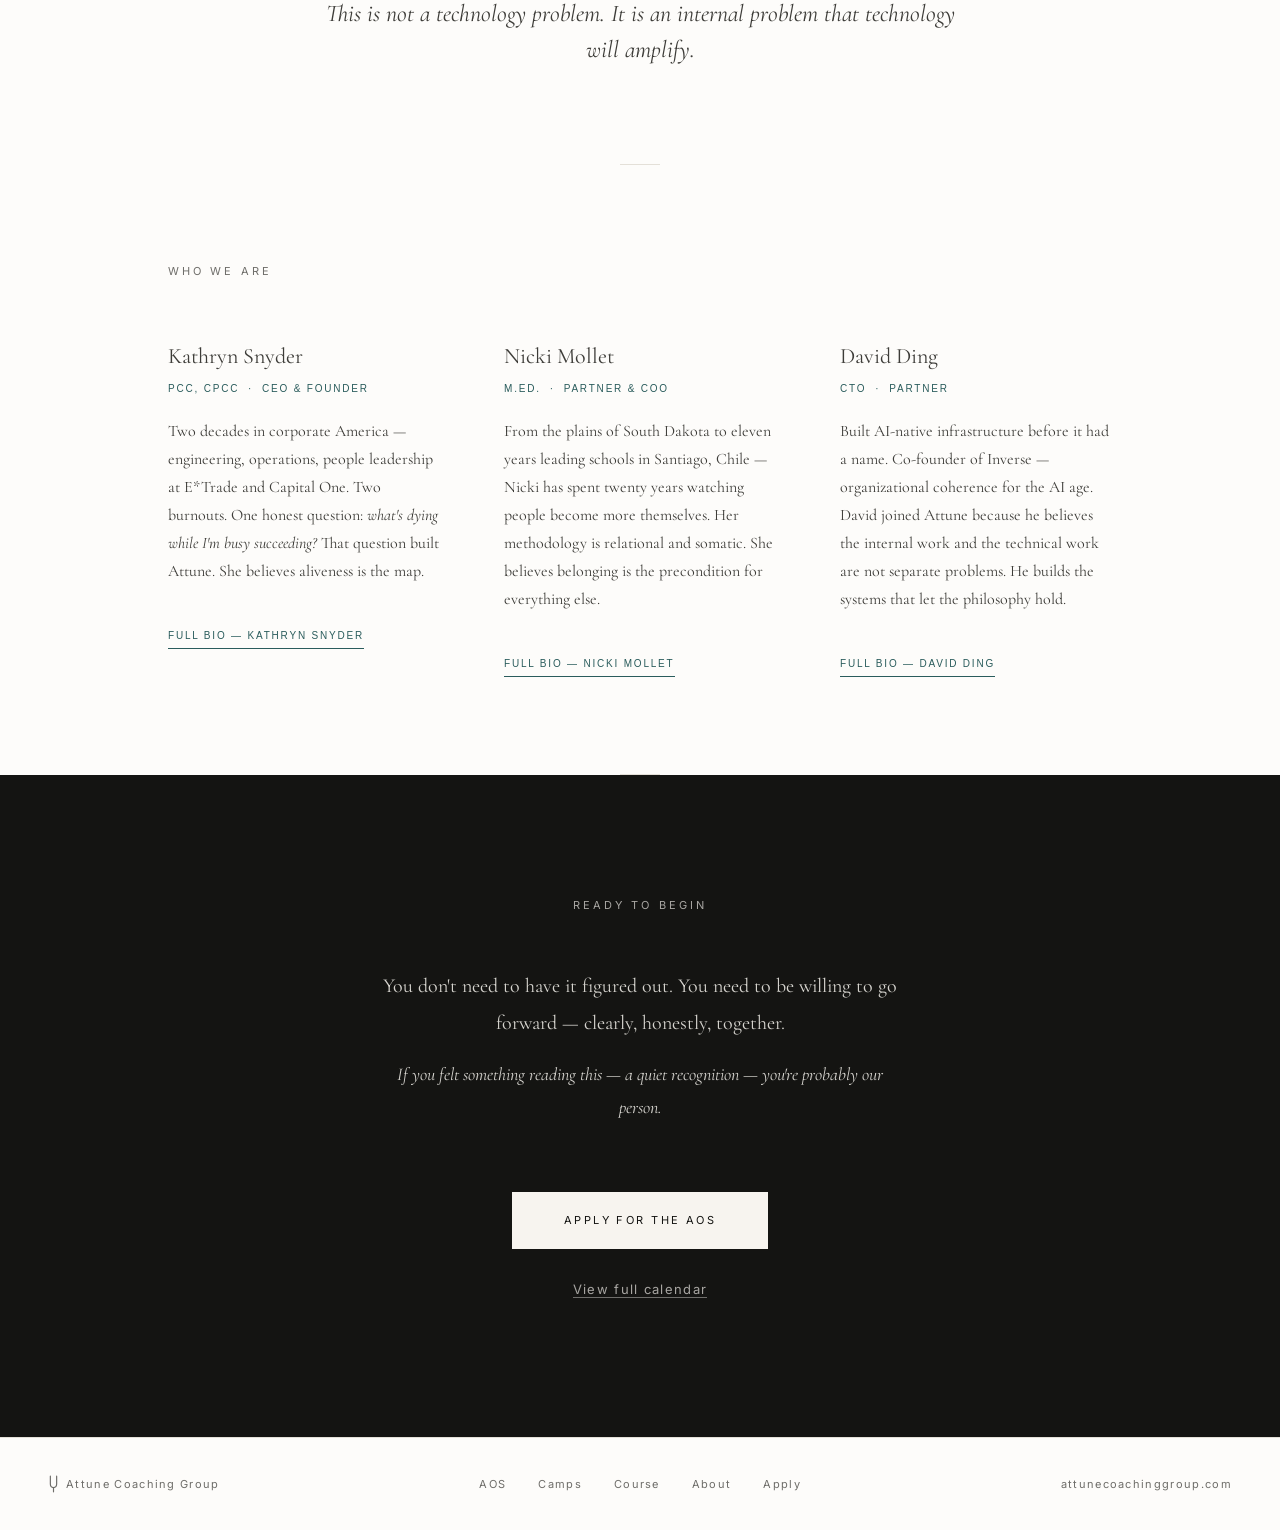
==== commit 5372cb48: "Remove redundant content and extra spacing - Homepage: cut philosophy intro paragraph (hero already " ====
--- a/index.html
+++ b/index.html
@@ -223,7 +223,6 @@
 <!-- PHILOSOPHY -->
 <section class="wide">
   <span class="label">The Philosophy</span>
-  <p style="font-size: 20px; color: var(--mid); max-width: 600px; font-style: italic;">What is AI is no longer the question. How you live alongside it — clearly, on your own terms, without getting carried by someone else's agenda — that's the question. This is one clear action step toward a different relationship with technology. And with yourself.</p>
   <div class="philosophy-grid">
     <div class="philosophy-card">
       <span class="card-label">Sit with the discomfort</span>
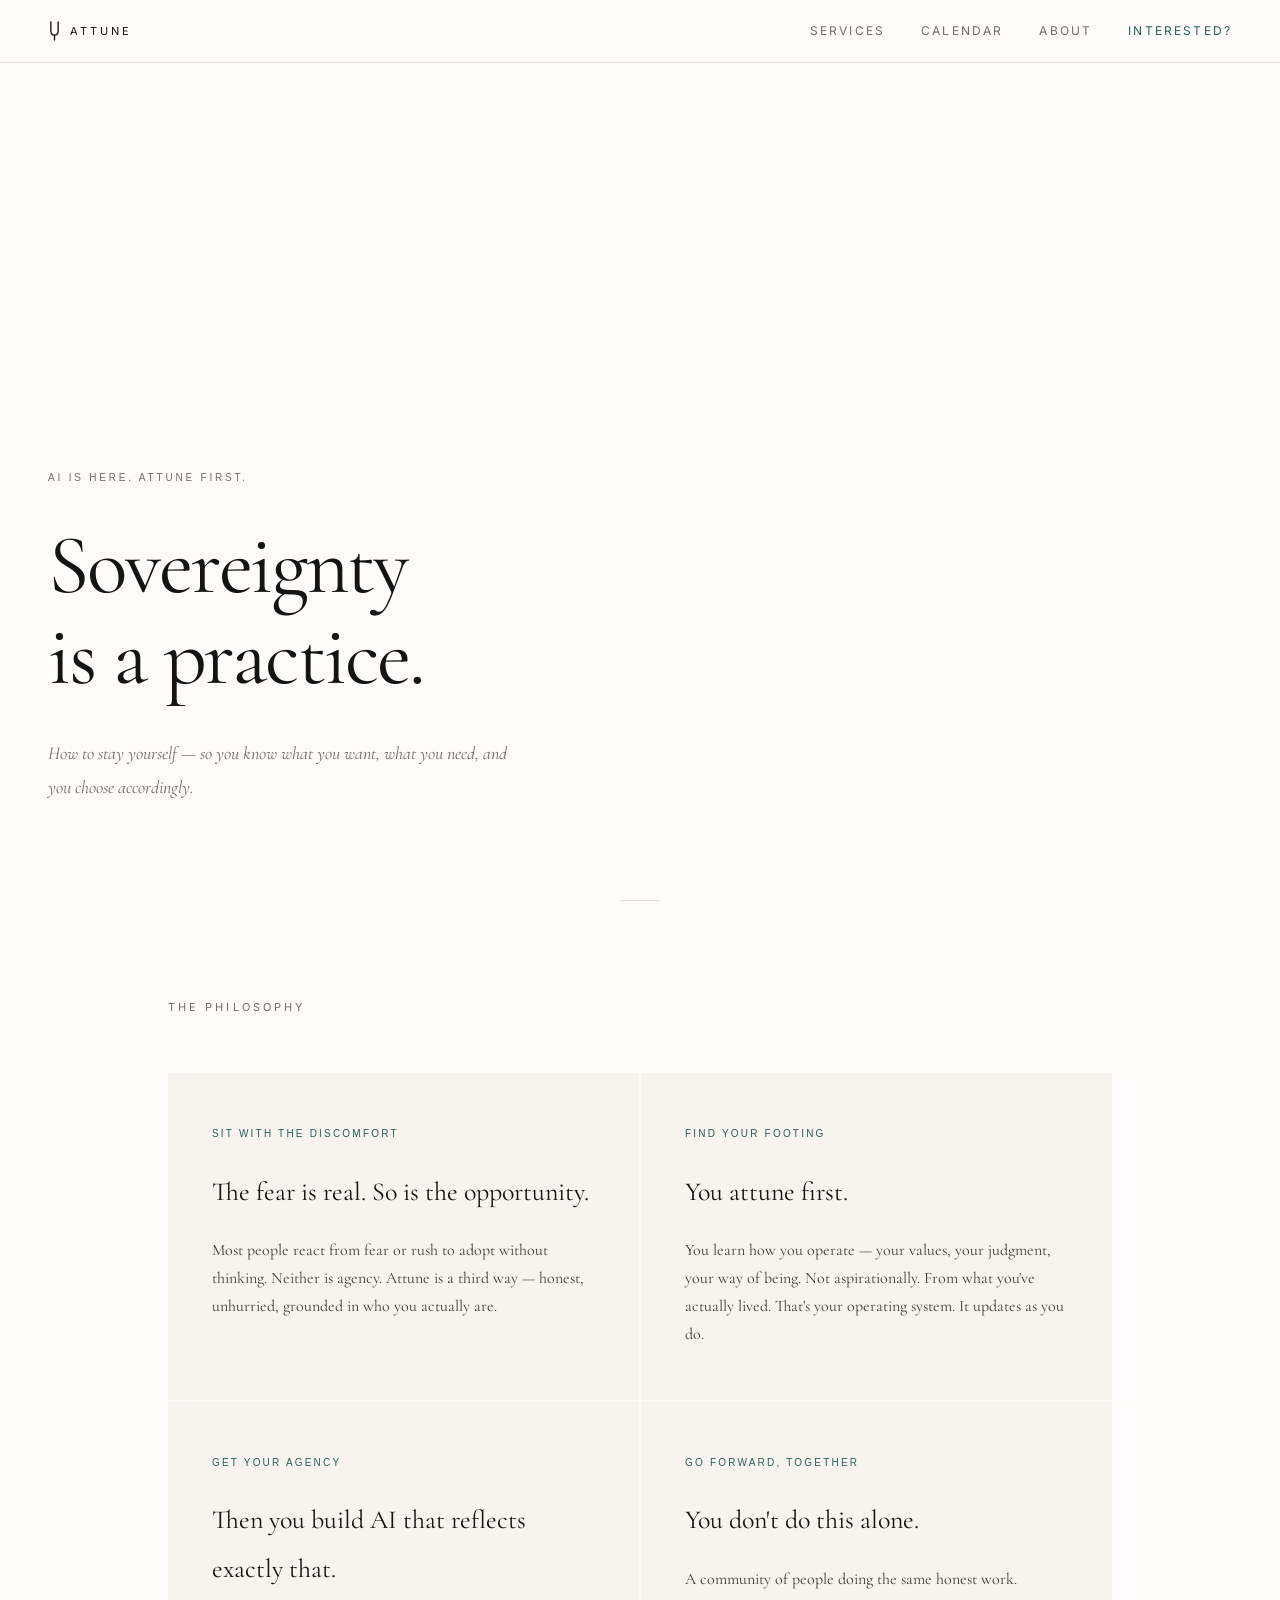
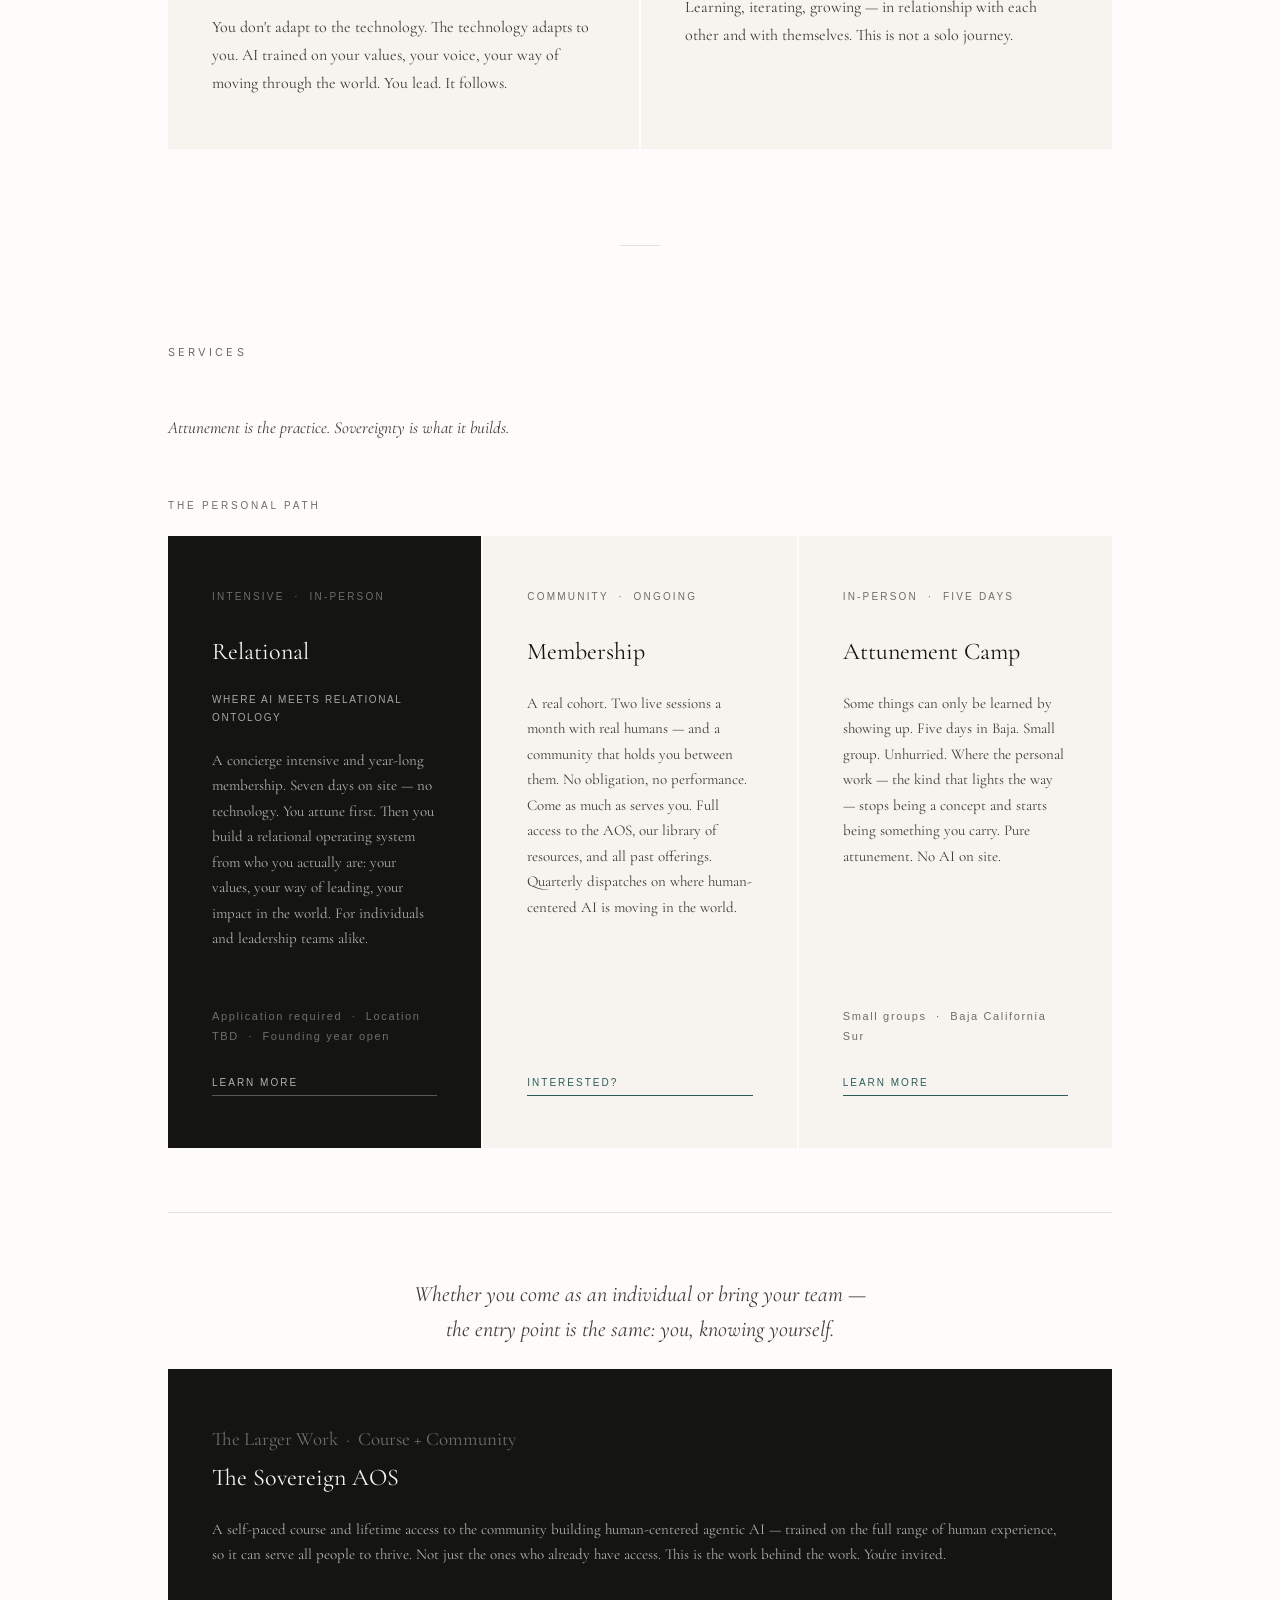
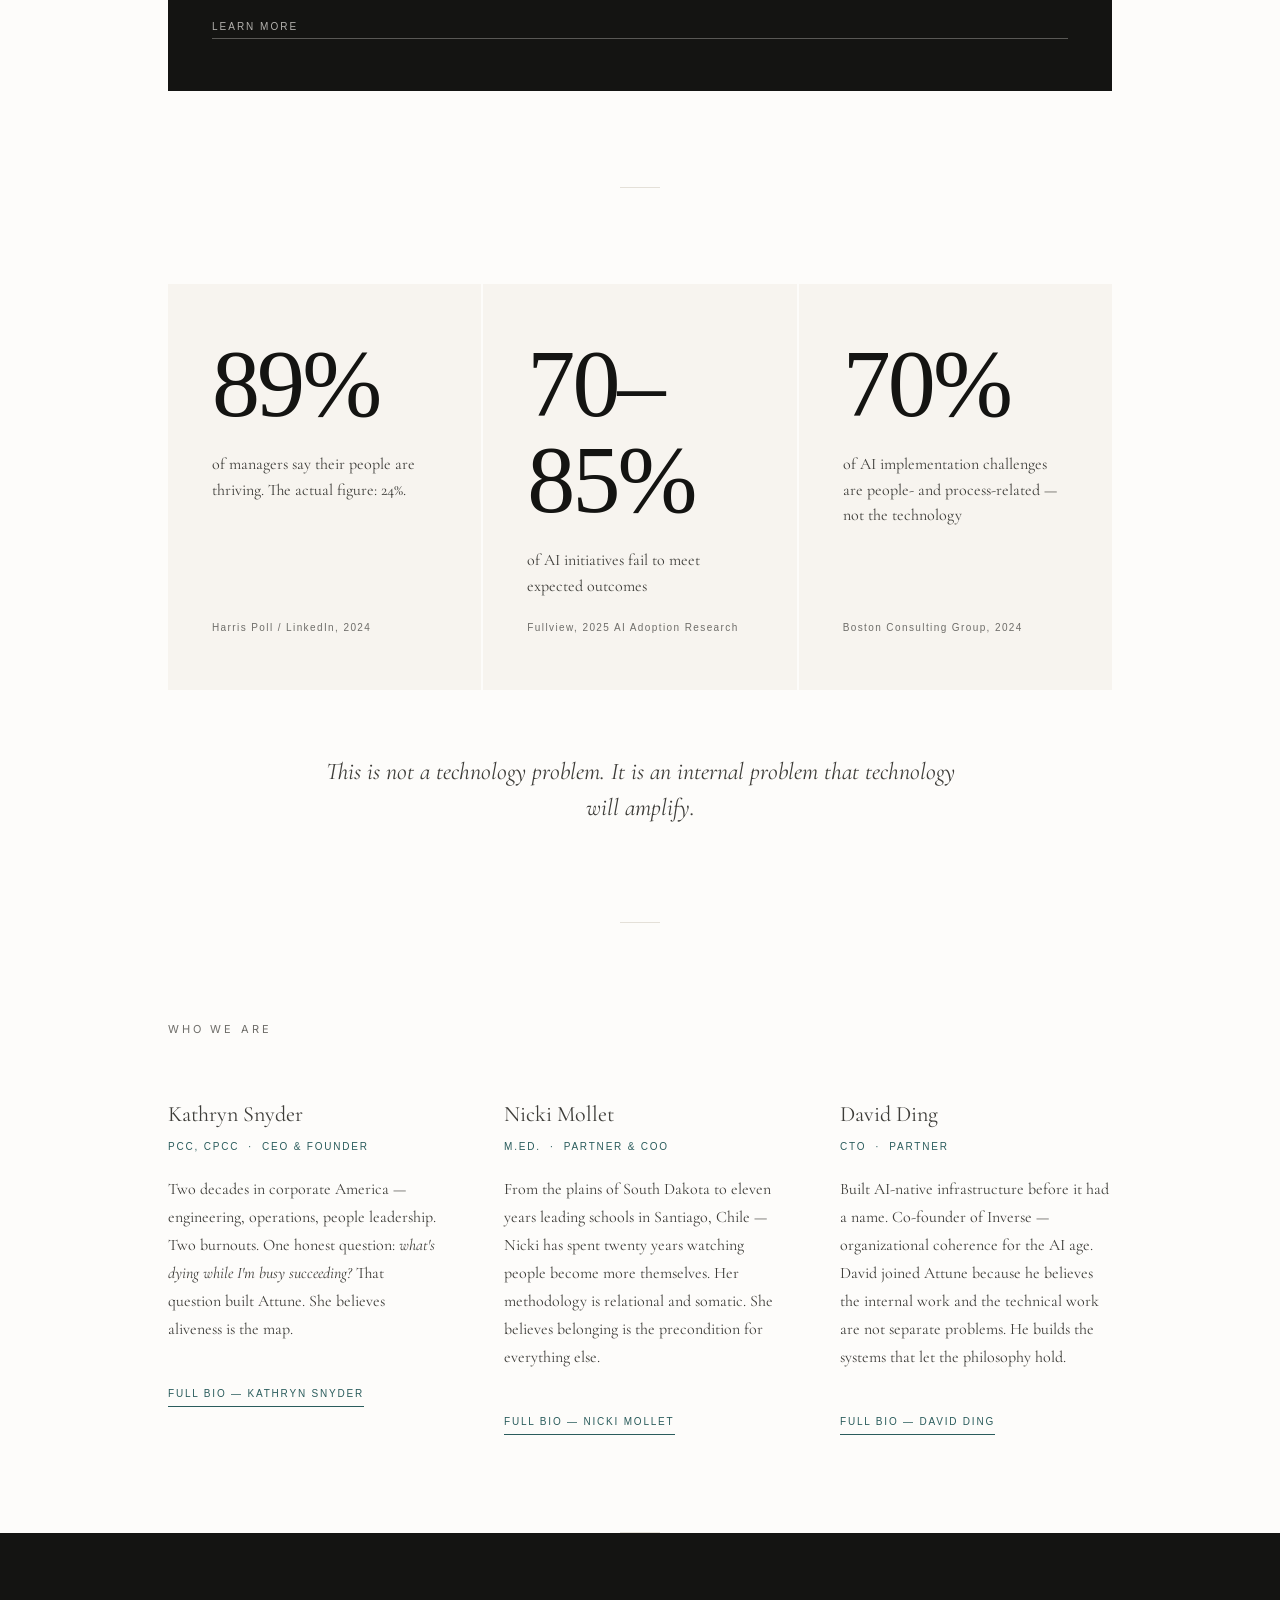
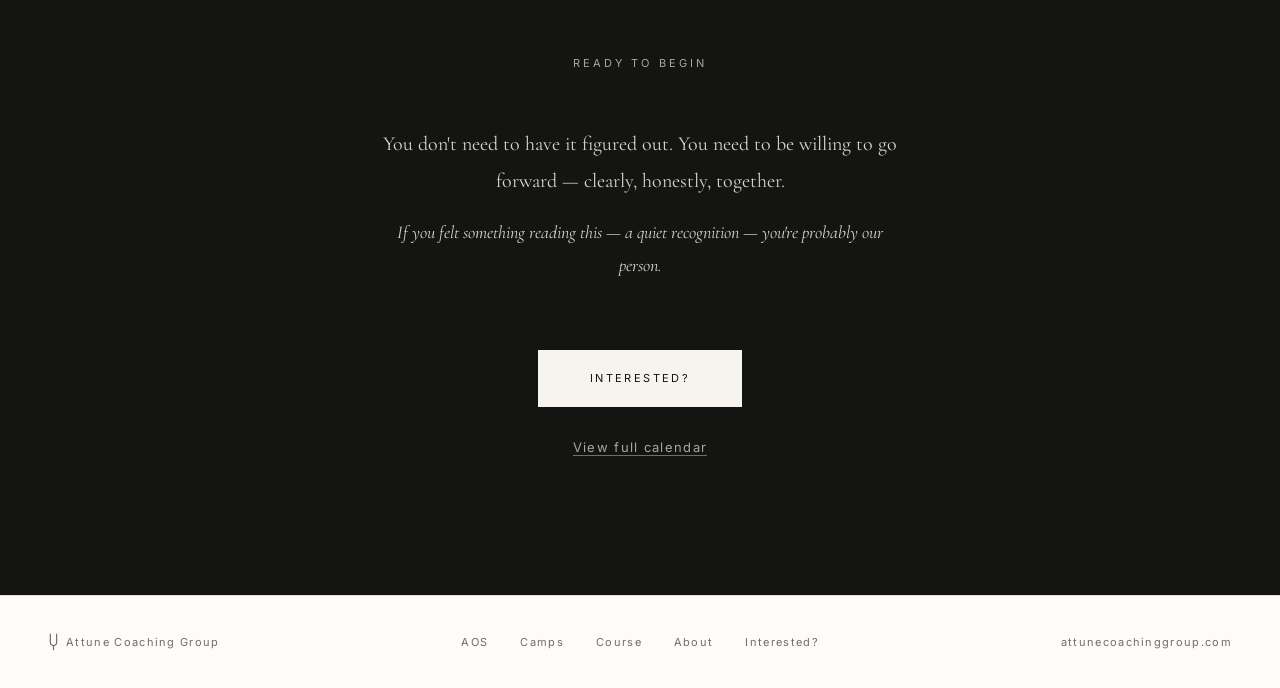
==== commit 6fedea0d: "Major refresh: rebrand, offers restructure, CTA cleanup - Sovereign OS → Sovereign AOS across all pa" ====
--- a/index.html
+++ b/index.html
@@ -3,11 +3,11 @@
 <head>
   <meta charset="UTF-8">
   <meta name="viewport" content="width=device-width, initial-scale=1.0">
-  <meta name="description" content="Attune Coaching Group — a practice for people who want to lead AI on their own terms. Not how to use it. How to stay yourself while you do.">
+  <meta name="description" content="Attune Coaching Group — AI is here. Attune first. How to stay yourself so you know what you want, what you need, and you choose accordingly.">
   <meta property="og:type" content="website">
   <meta property="og:url" content="https://attunecoachinggroup.com">
   <meta property="og:title" content="Attune — Sovereignty is a practice.">
-  <meta property="og:description" content="Attune Coaching Group — a practice for people who want to lead AI on their own terms. Not how to use it. How to stay yourself while you do.">
+  <meta property="og:description" content="AI is here. Attune first. Sovereignty is a practice — how to stay yourself so you know what you want, what you need, and you choose accordingly.">
   <meta property="og:image" content="https://attunecoachinggroup.com/images/baja-beach.jpeg">
   <title>Attune — Sovereignty is a practice.</title>
   <link rel="icon" type="image/svg+xml" href="favicon.svg">
@@ -116,6 +116,49 @@
     }
     .offer-card.featured .offer-link { color: rgba(247,244,239,0.7); border-color: rgba(247,244,239,0.3); }
     .offer-link:hover { opacity: 0.6; }
+    .offer-subtitle {
+      font-family: 'Helvetica Neue', Arial, sans-serif;
+      font-size: 10px;
+      letter-spacing: 0.16em;
+      text-transform: uppercase;
+      color: rgba(247,244,239,0.5);
+      margin-bottom: 20px;
+      display: block;
+    }
+
+    /* PATH LABELS */
+    .path-row-label {
+      font-family: 'Helvetica Neue', Arial, sans-serif;
+      font-size: 10px;
+      letter-spacing: 0.28em;
+      text-transform: uppercase;
+      color: var(--muted);
+      display: block;
+      margin-top: 56px;
+      margin-bottom: 20px;
+    }
+    .offers-grid.cols-2 { grid-template-columns: 1fr 1fr; }
+    @media (max-width: 700px) { .offers-grid.cols-2 { grid-template-columns: 1fr; } }
+    .offers-grid.cols-3 { grid-template-columns: 1fr 1fr 1fr; }
+    @media (max-width: 900px) { .offers-grid.cols-3 { grid-template-columns: 1fr 1fr; } }
+    @media (max-width: 560px) { .offers-grid.cols-3 { grid-template-columns: 1fr; } }
+    .offers-grid.cols-1 { grid-template-columns: 1fr; }
+    .offers-grid.no-top { margin-top: 0; }
+
+    /* MISSION CARD */
+    .mission-card {
+      margin-top: 2px;
+      padding: 52px 44px;
+      background: var(--dark);
+      color: var(--cream);
+      display: flex;
+      flex-direction: column;
+    }
+    .mission-card .offer-label { color: rgba(247,244,239,0.4); }
+    .mission-card h3 { font-size: 24px; margin-bottom: 16px; color: var(--cream); }
+    .mission-card p { font-size: 15px; color: rgba(247,244,239,0.7); line-height: 1.7; flex-grow: 1; }
+    .mission-card .offer-price { color: rgba(247,244,239,0.4); margin-top: 32px; }
+    .mission-card .offer-link { color: rgba(247,244,239,0.7); border-color: rgba(247,244,239,0.3); margin-top: 28px; }
 
     /* TEAM STRIP */
     .team-strip {
@@ -206,16 +249,16 @@
     <a href="#work">Services</a>
     <a href="calendar.html">Calendar</a>
     <a href="about.html">About</a>
-    <a href="apply.html" class="cta">Apply</a>
+    <a href="apply.html" class="cta">Interested?</a>
   </div>
 </nav>
 
 <!-- HERO -->
 <main id="main-content">
 <div class="hero">
-  <p class="hero-tag">Attune first.</p>
+  <p class="hero-tag">AI is here. Attune first.</p>
   <h1>Sovereignty<br>is a practice.</h1>
-  <p class="hero-sub">Not how to use it. How to stay yourself while you do.</p>
+  <p class="hero-sub">How to stay yourself — so you know what you want, what you need, and you choose accordingly.</p>
 </div>
 
 <div class="divider"></div>
@@ -252,29 +295,40 @@
 <!-- OFFERS -->
 <section class="wide" id="work">
   <span class="label">Services</span>
-  <div class="offers-grid">
+
+  <p style="font-size: 17px; font-style: italic; color: var(--mid); max-width: 480px; margin-top: 32px; line-height: 1.6;">Attunement is the practice. Sovereignty is what it builds.</p>
+  <span class="path-row-label">The Personal Path</span>
+  <div class="offers-grid cols-3 no-top">
     <div class="offer-card featured">
-      <span class="offer-label">Flagship &nbsp;·&nbsp; Quarterly Membership</span>
-      <h3>AOS</h3>
-      <span class="offer-subtitle">The Attuned Operating System</span>
-      <p>You attune first. You come to know yourself — your values, your judgment, the way you operate. Then you build AI that serves exactly that. You lead. It follows.</p>
-      <span class="offer-price">Founding year &nbsp;·&nbsp; Apply</span>
+      <span class="offer-label">Intensive &nbsp;·&nbsp; In-Person</span>
+      <h3>Relational</h3>
+      <span class="offer-subtitle">Where AI meets relational ontology</span>
+      <p>A concierge intensive and year-long membership. Seven days on site — no technology. You attune first. Then you build a relational operating system from who you actually are: your values, your way of leading, your impact in the world. For individuals and leadership teams alike.</p>
+      <span class="offer-price">Application required &nbsp;·&nbsp; Location TBD &nbsp;·&nbsp; Founding year open</span>
       <a href="aos.html" class="offer-link">Learn more</a>
     </div>
     <div class="offer-card">
-      <span class="offer-label">In-Person &nbsp;·&nbsp; Ongoing</span>
-      <h3>Attunement Camps</h3>
-      <p>Where sovereignty stops being a concept and starts being something you live — in your body, around other people living in theirs. Practice. Presence. Relationship.</p>
-      <span class="offer-price">Made for adult kids that went to camp.</span>
+      <span class="offer-label">Community &nbsp;·&nbsp; Ongoing</span>
+      <h3>Membership</h3>
+      <p>A real cohort. Two live sessions a month with real humans — and a community that holds you between them. No obligation, no performance. Come as much as serves you. Full access to the AOS, our library of resources, and all past offerings. Quarterly dispatches on where human-centered AI is moving in the world.</p>
+      <a href="apply.html" class="offer-link">Interested?</a>
+    </div>
+    <div class="offer-card">
+      <span class="offer-label">In-Person &nbsp;·&nbsp; Five Days</span>
+      <h3>Attunement Camp</h3>
+      <p>Some things can only be learned by showing up. Five days in Baja. Small group. Unhurried. Where the personal work — the kind that lights the way — stops being a concept and starts being something you carry. Pure attunement. No AI on site.</p>
+      <span class="offer-price">Small groups &nbsp;·&nbsp; Baja California Sur</span>
       <a href="camps.html" class="offer-link">Learn more</a>
     </div>
-    <div class="offer-card">
-      <span class="offer-label">Course &nbsp;·&nbsp; Self-Paced</span>
-      <h3>The Sovereign OS</h3>
-      <p>The philosophy and practice of Attune — taught as a course for people ready to meet AI on their own terms.</p>
-      <span class="offer-price">Join us</span>
-      <a href="course.html" class="offer-link">Learn more</a>
-    </div>
+  </div>
+
+  <p style="font-size: 22px; color: var(--mid); font-style: italic; text-align: center; margin-top: 64px; padding-top: 64px; border-top: 1px solid var(--rule); line-height: 1.6;">Whether you come as an individual or bring your team —<br>the entry point is the same: you, knowing yourself.</p>
+
+  <div class="mission-card">
+    <span class="offer-label">The Larger Work &nbsp;·&nbsp; Course + Community</span>
+    <h3>The Sovereign AOS</h3>
+    <p>A self-paced course and lifetime access to the community building human-centered agentic AI — trained on the full range of human experience, so it can serve all people to thrive. Not just the ones who already have access. This is the work behind the work. You're invited.</p>
+    <a href="course.html" class="offer-link">Learn more</a>
   </div>
 </section>
 
@@ -311,7 +365,7 @@
     <div>
       <p class="name">Kathryn Snyder</p>
       <p class="title">PCC, CPCC &nbsp;·&nbsp; CEO &amp; Founder</p>
-      <p>Two decades in corporate America — engineering, operations, people leadership at E*Trade and Capital One. Two burnouts. One honest question: <em>what's dying while I'm busy succeeding?</em> That question built Attune. She believes aliveness is the map.</p>
+      <p>Two decades in corporate America — engineering, operations, people leadership. Two burnouts. One honest question: <em>what's dying while I'm busy succeeding?</em> That question built Attune. She believes aliveness is the map.</p>
       <a href="about.html">Full bio — Kathryn Snyder</a>
     </div>
     <div>
@@ -336,7 +390,7 @@
   <span class="label">Ready to Begin</span>
   <p>You don't need to have it figured out. You need to be willing to go forward — clearly, honestly, together.</p>
   <p style="font-style: italic; font-size: 18px;">If you felt something reading this — a quiet recognition — you're probably our person.</p>
-  <a href="mailto:nicki@attunecoachinggroup.com,kathryn@attunecoachinggroup.com?subject=AOS%20%E2%80%94%20Let%27s%20connect&body=Hi%20Nicki%20and%20Kat%2C%0A%0AWhat%20resonated%20with%20me%3A%0A%0AWhat%20I%27m%20looking%20for%3A%0A%0A" class="btn btn-light">Apply for the AOS</a>
+  <a href="apply.html" class="btn btn-light">Interested?</a>
   <p class="note"><a href="calendar.html" style="color: rgba(247,244,239,0.65); text-decoration: none; border-bottom: 1px solid rgba(247,244,239,0.4);">View full calendar</a></p>
 </div>
 
@@ -350,7 +404,7 @@
     <a href="camps.html">Camps</a>
     <a href="course.html">Course</a>
     <a href="about.html">About</a>
-    <a href="apply.html">Apply</a>
+    <a href="apply.html">Interested?</a>
   </div>
   <span>attunecoachinggroup.com</span>
 </footer>
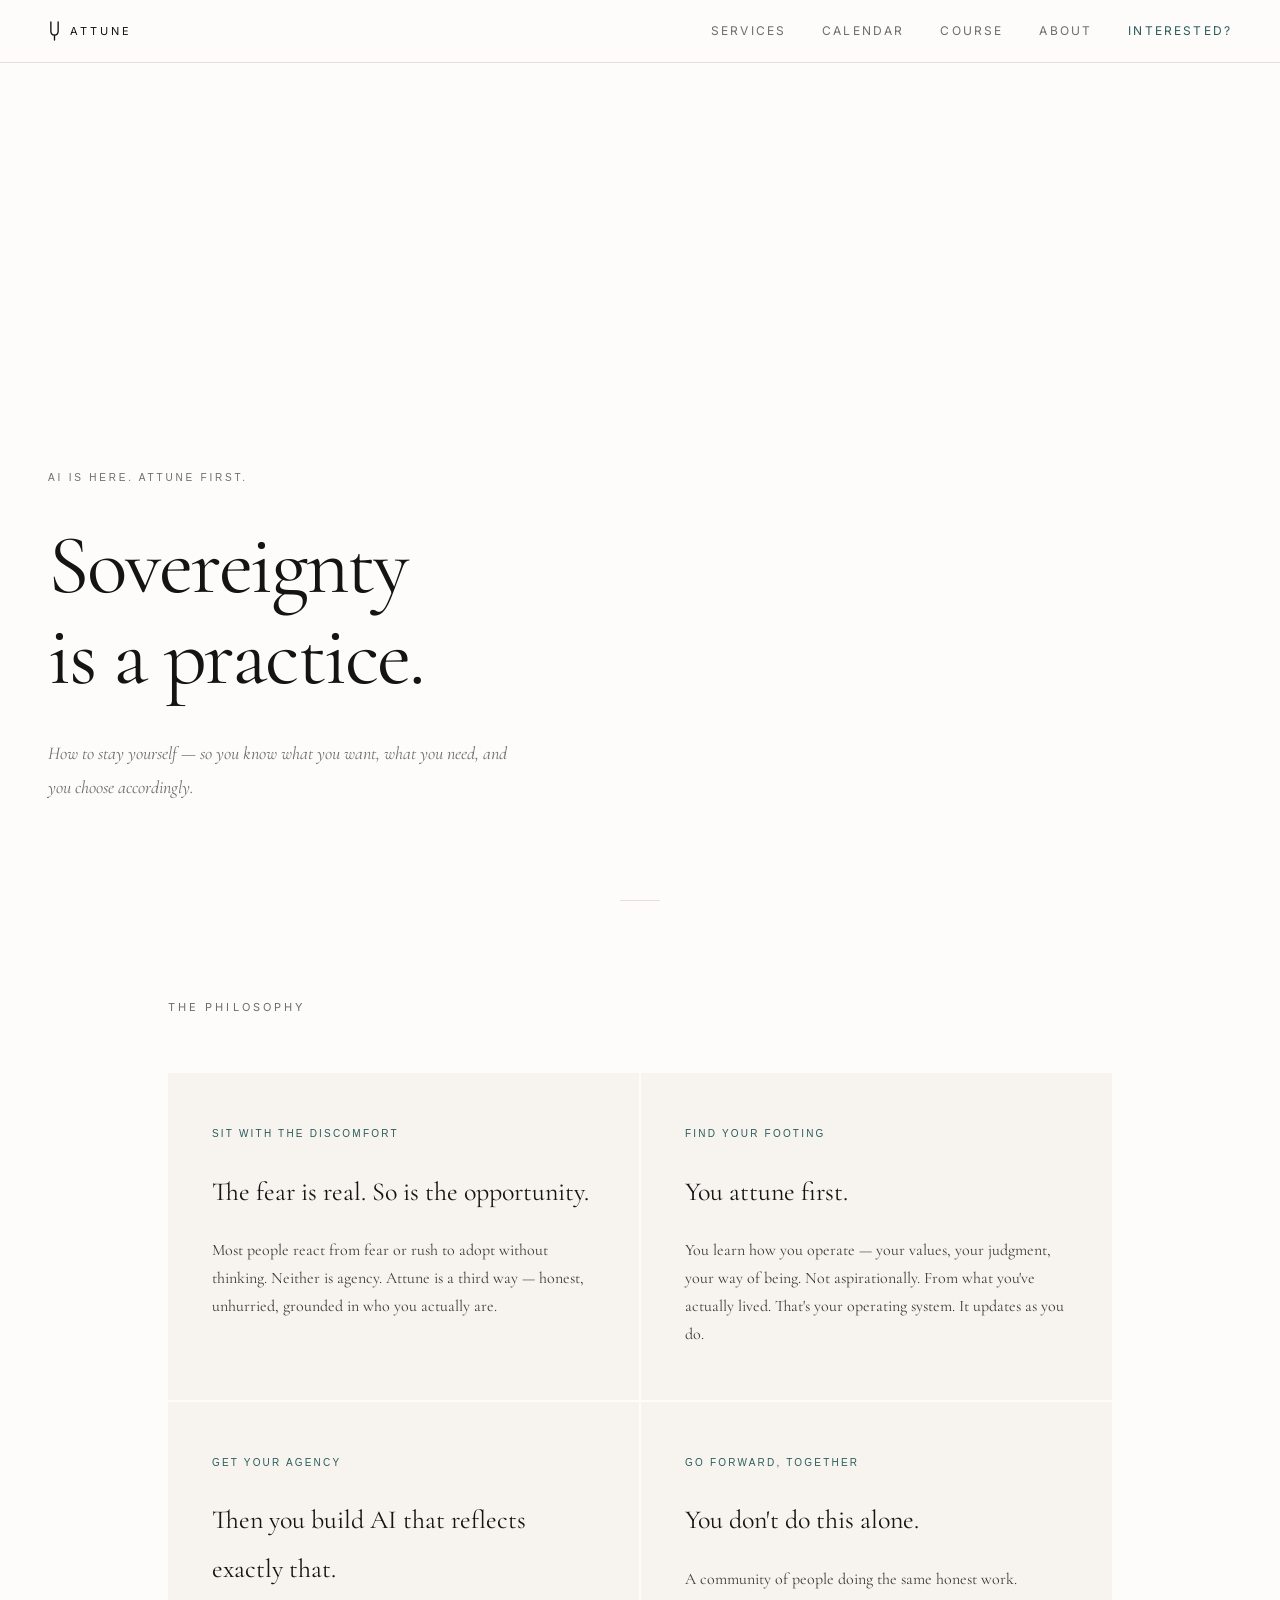
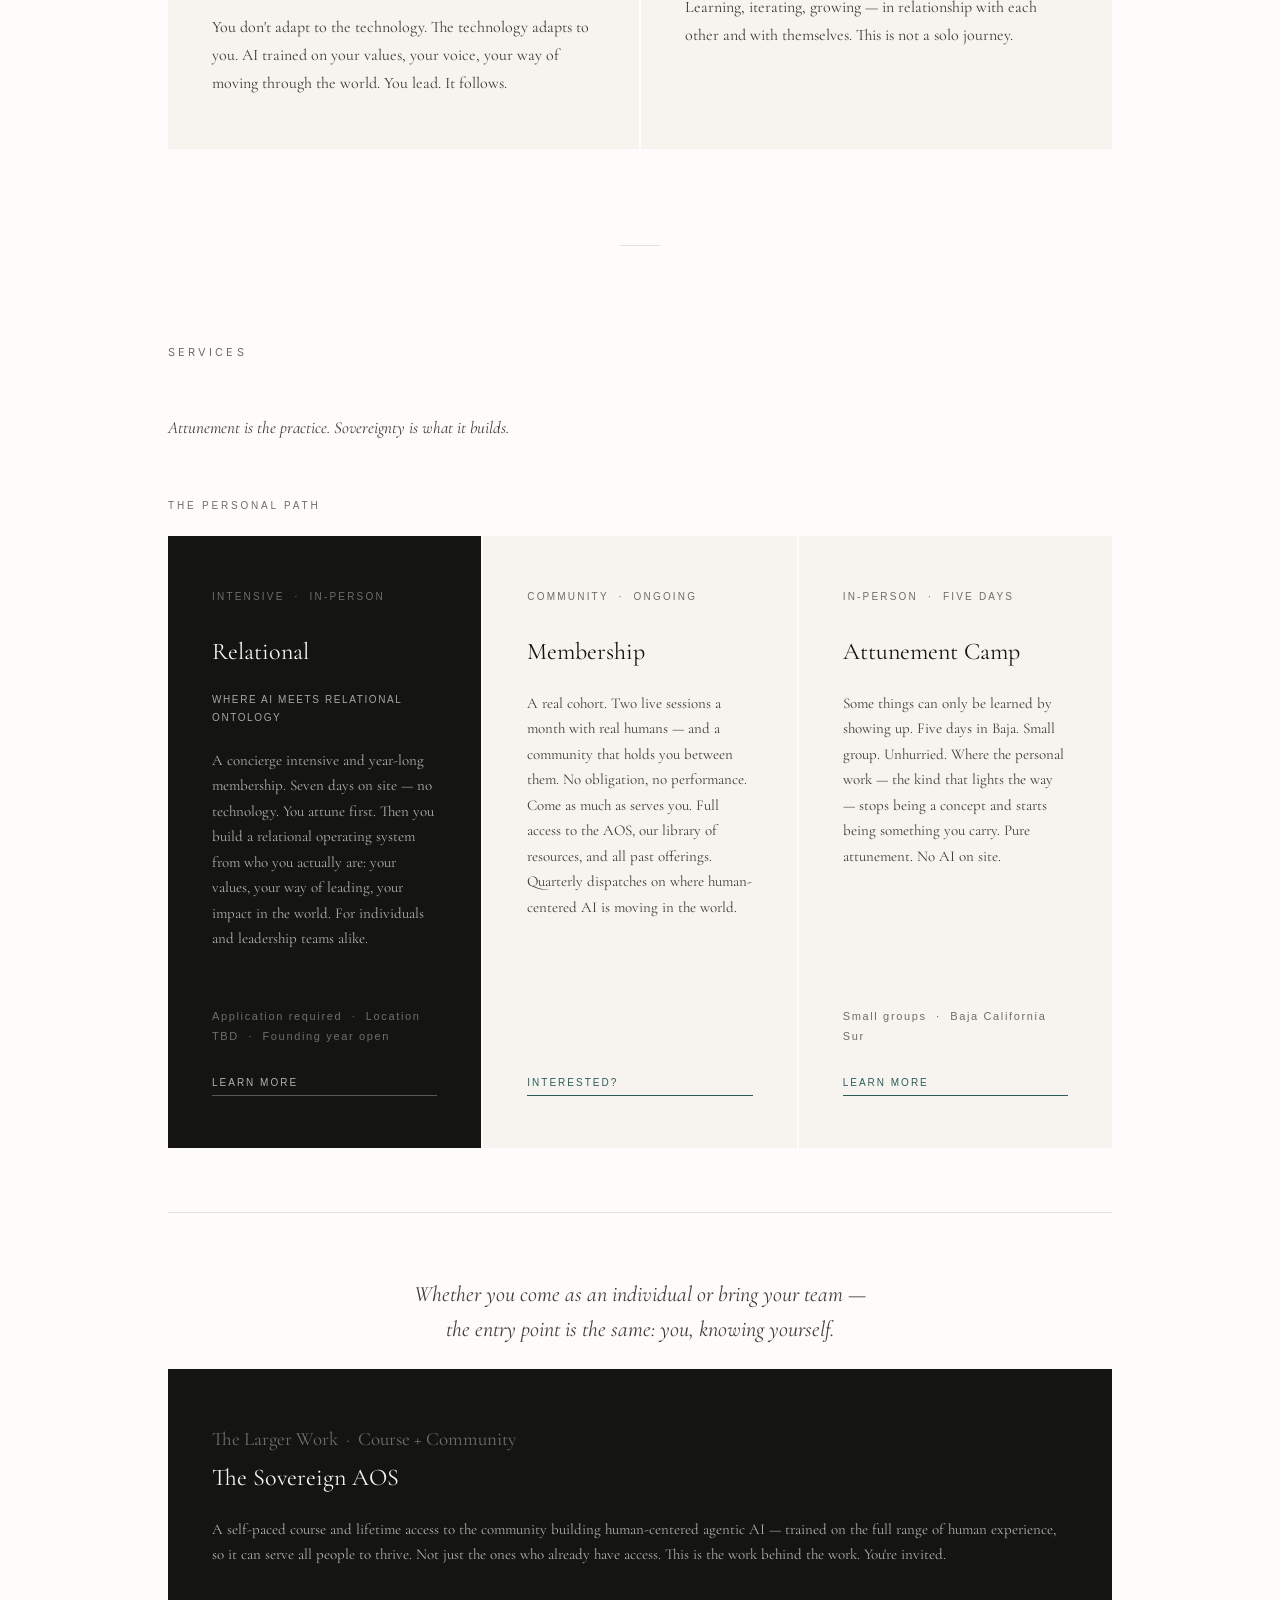
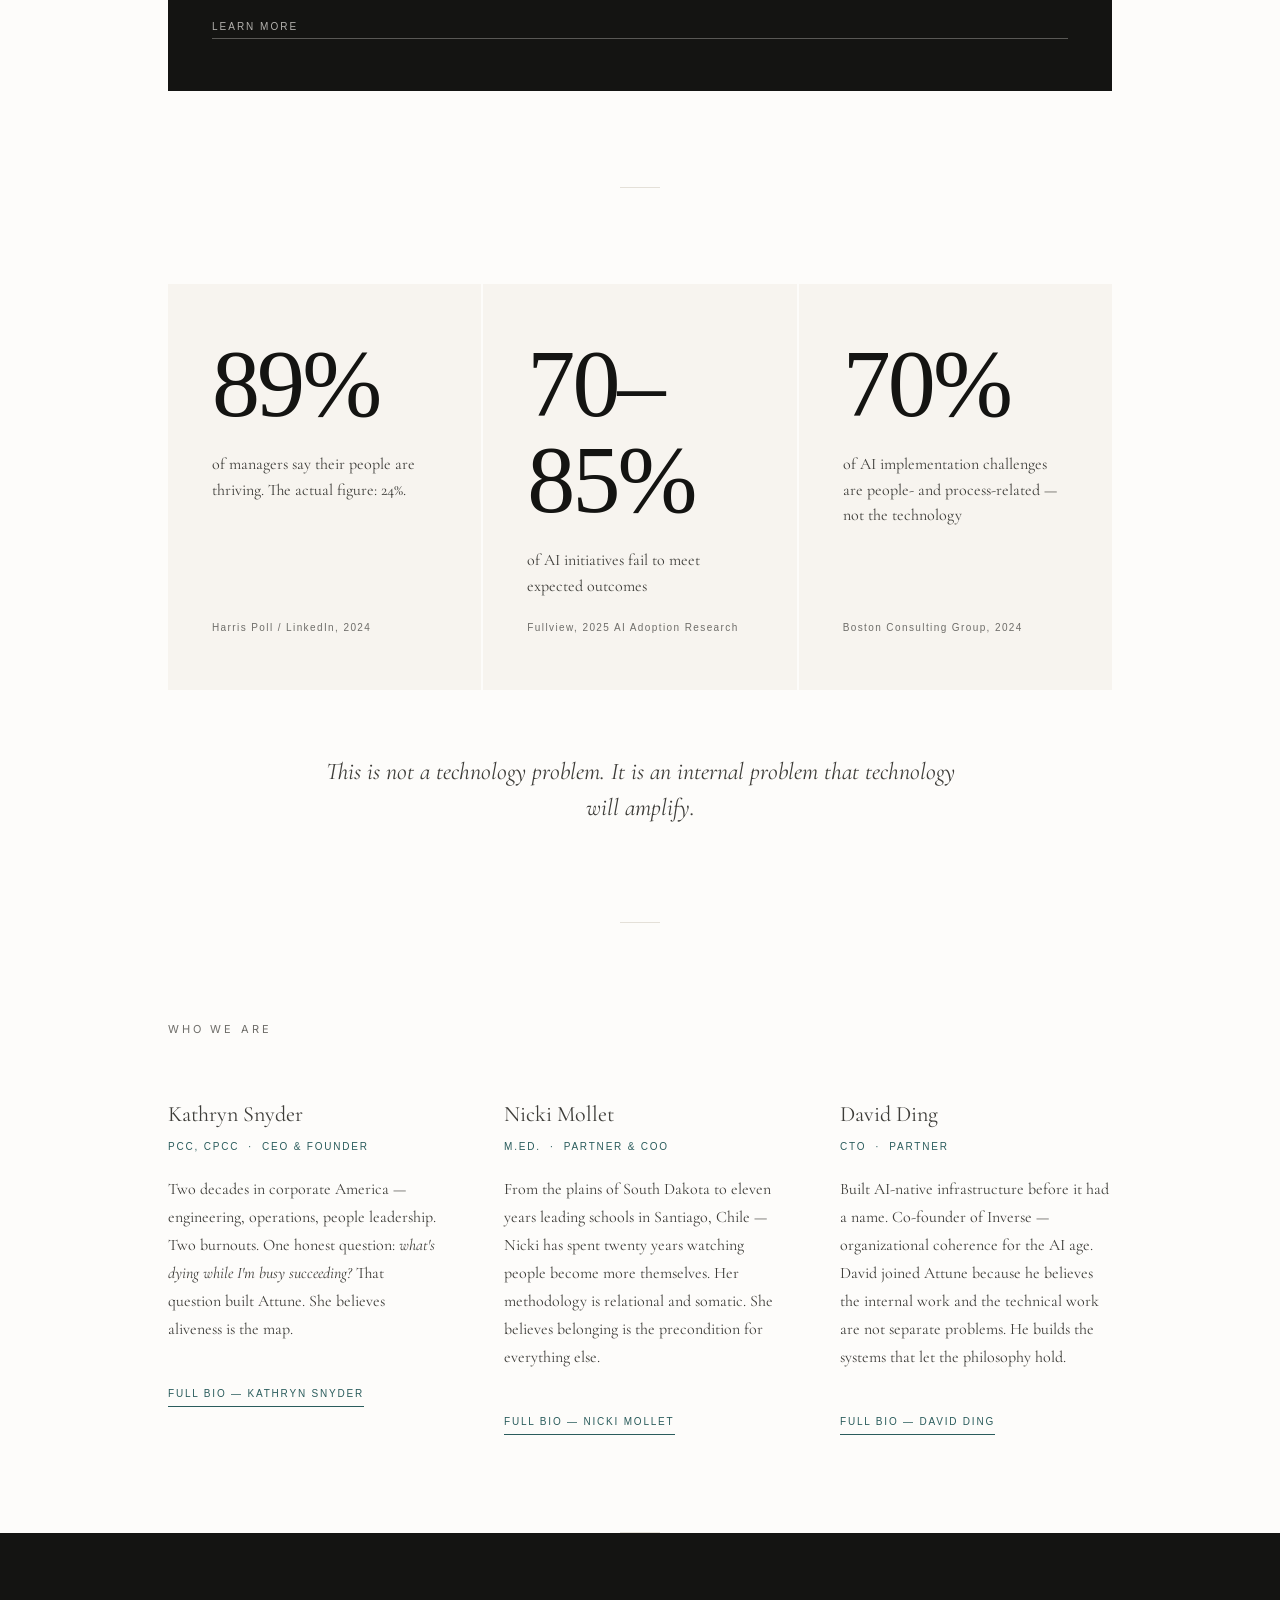
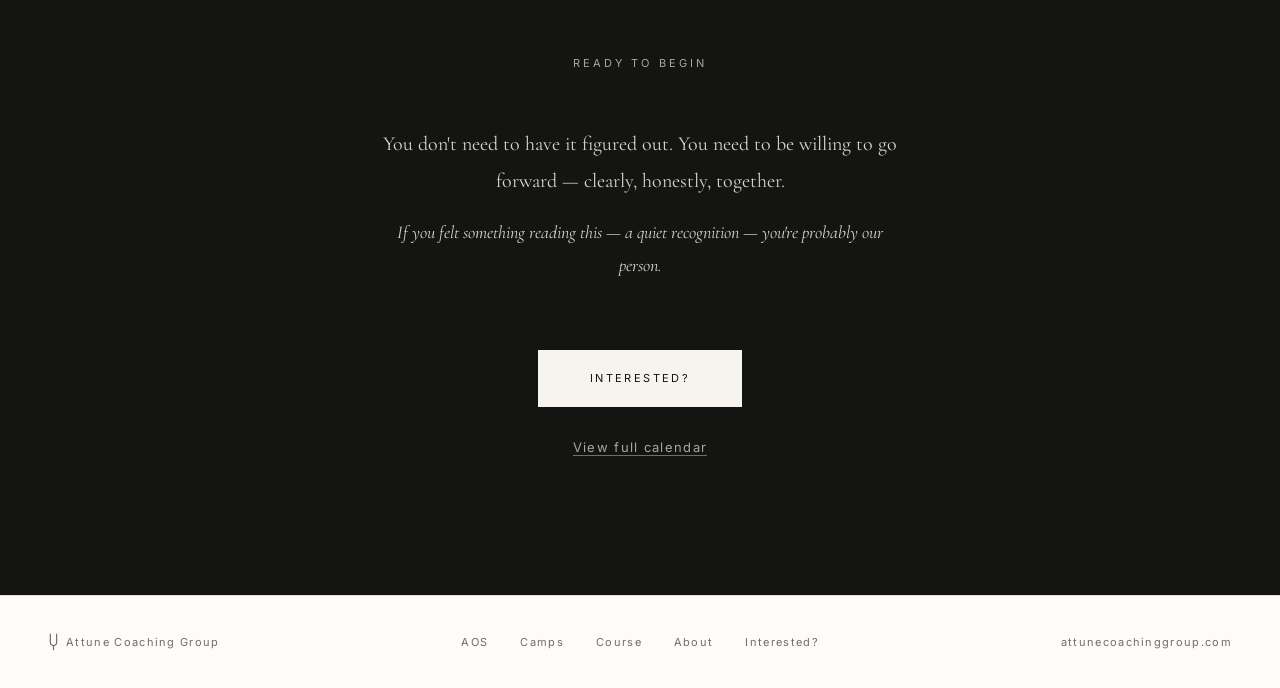
==== commit fcd80a29: "Add Course to main navigation on all pages Co-Authored-By: Claude Sonnet 4.6 <noreply@anthropic.com>" ====
--- a/index.html
+++ b/index.html
@@ -248,6 +248,7 @@
   <div class="nav-links">
     <a href="#work">Services</a>
     <a href="calendar.html">Calendar</a>
+    <a href="course.html">Course</a>
     <a href="about.html">About</a>
     <a href="apply.html" class="cta">Interested?</a>
   </div>
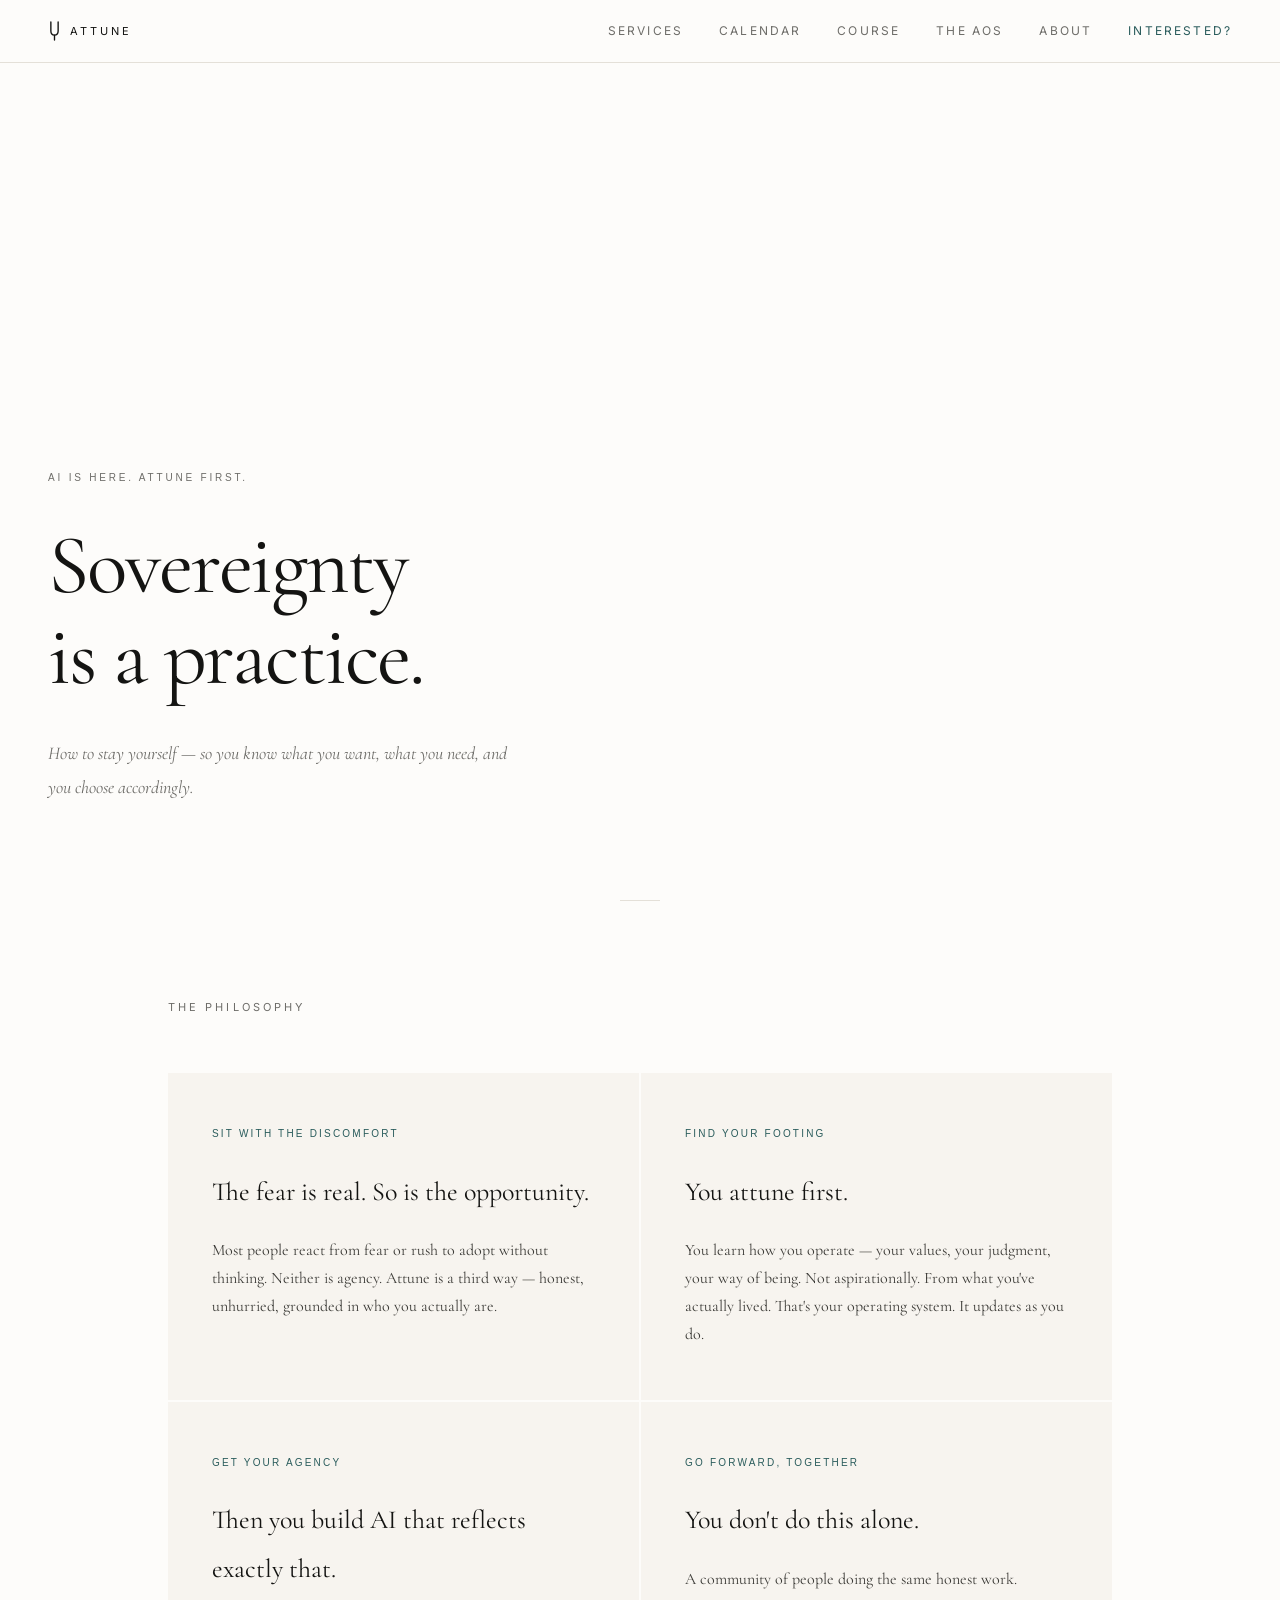
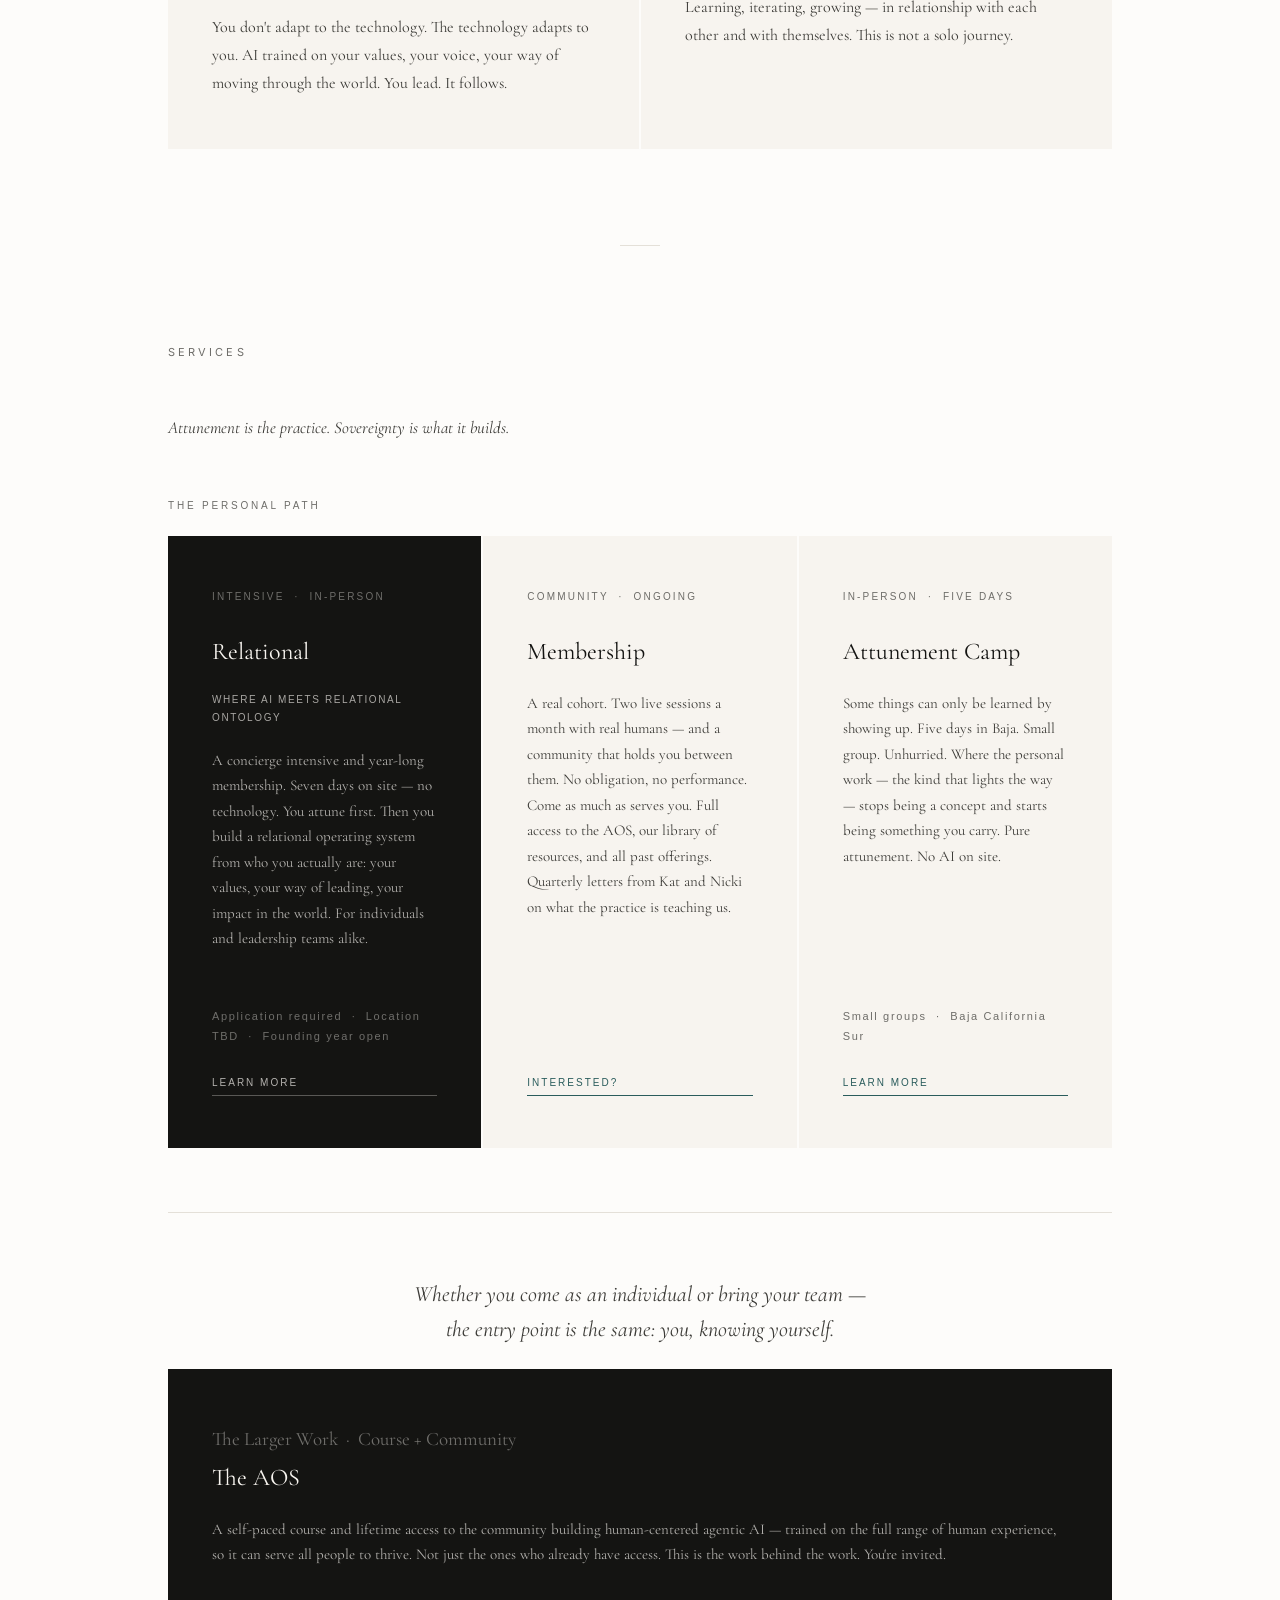
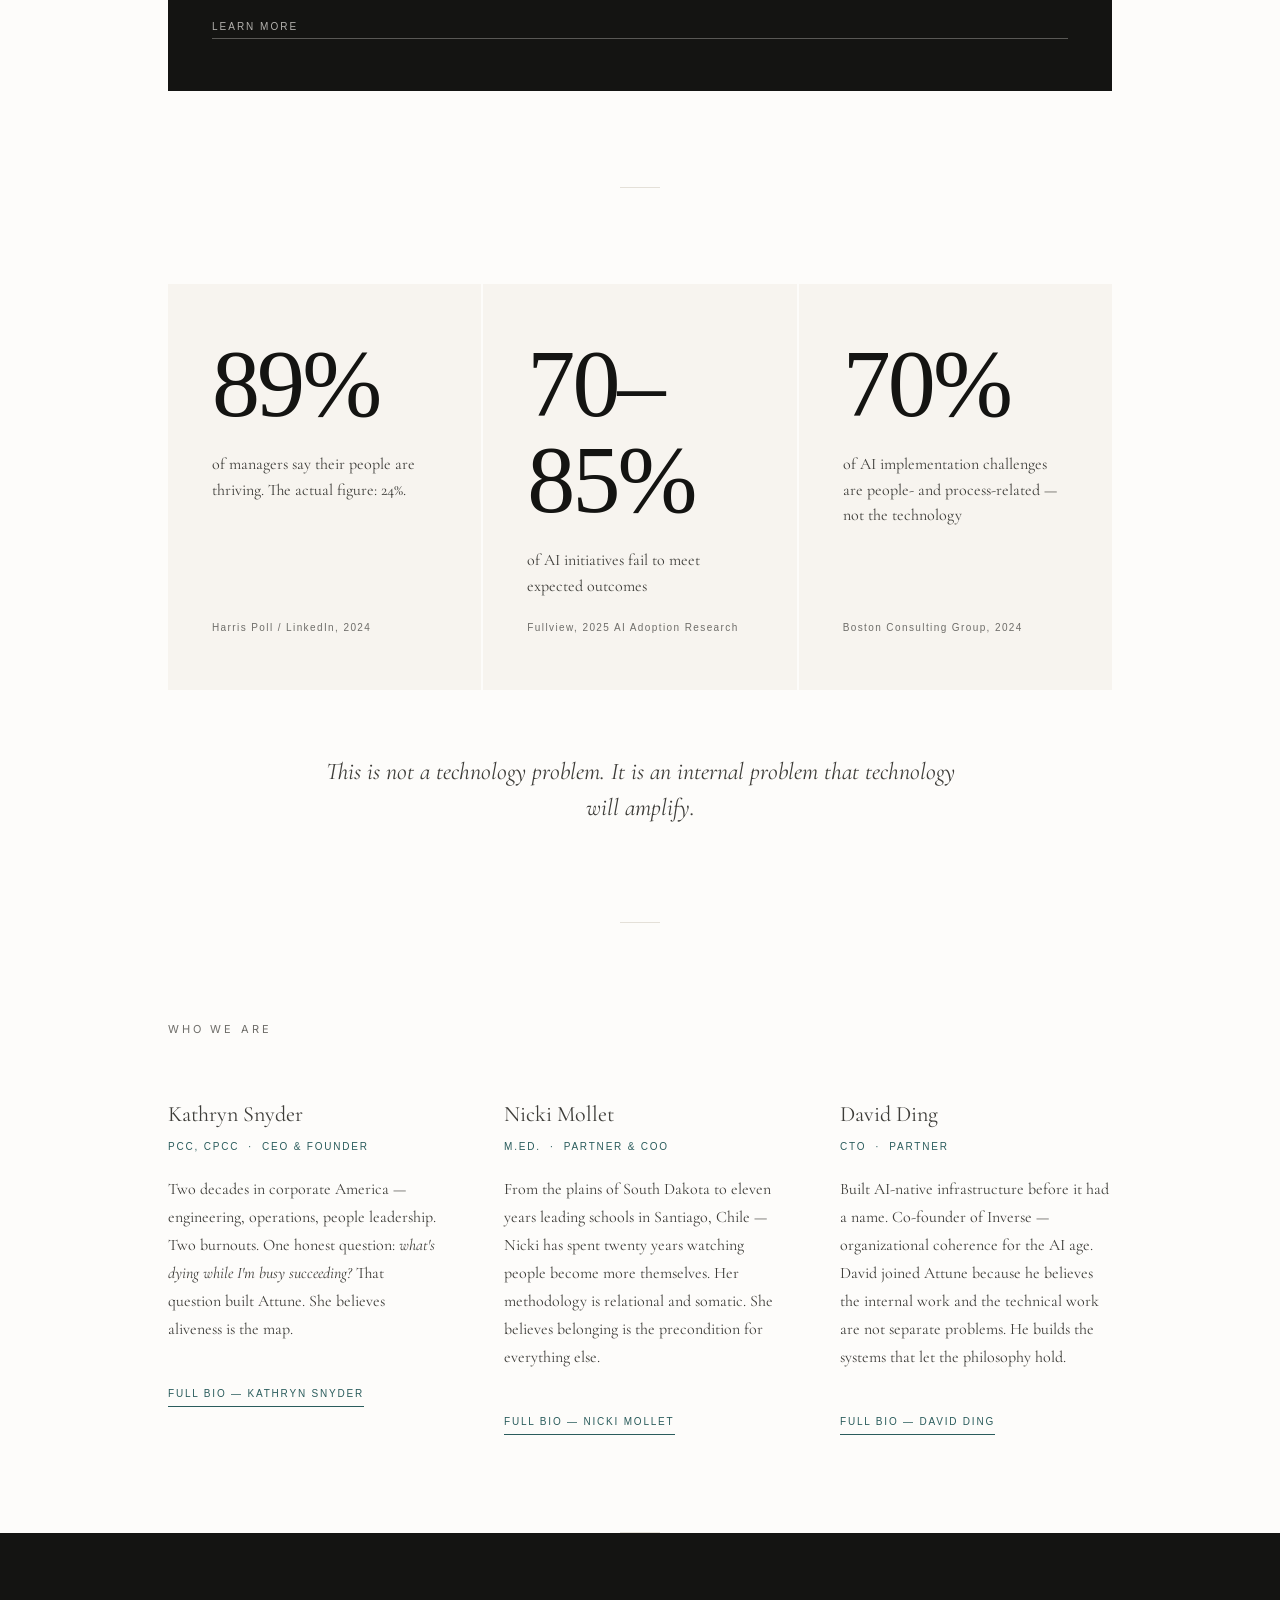
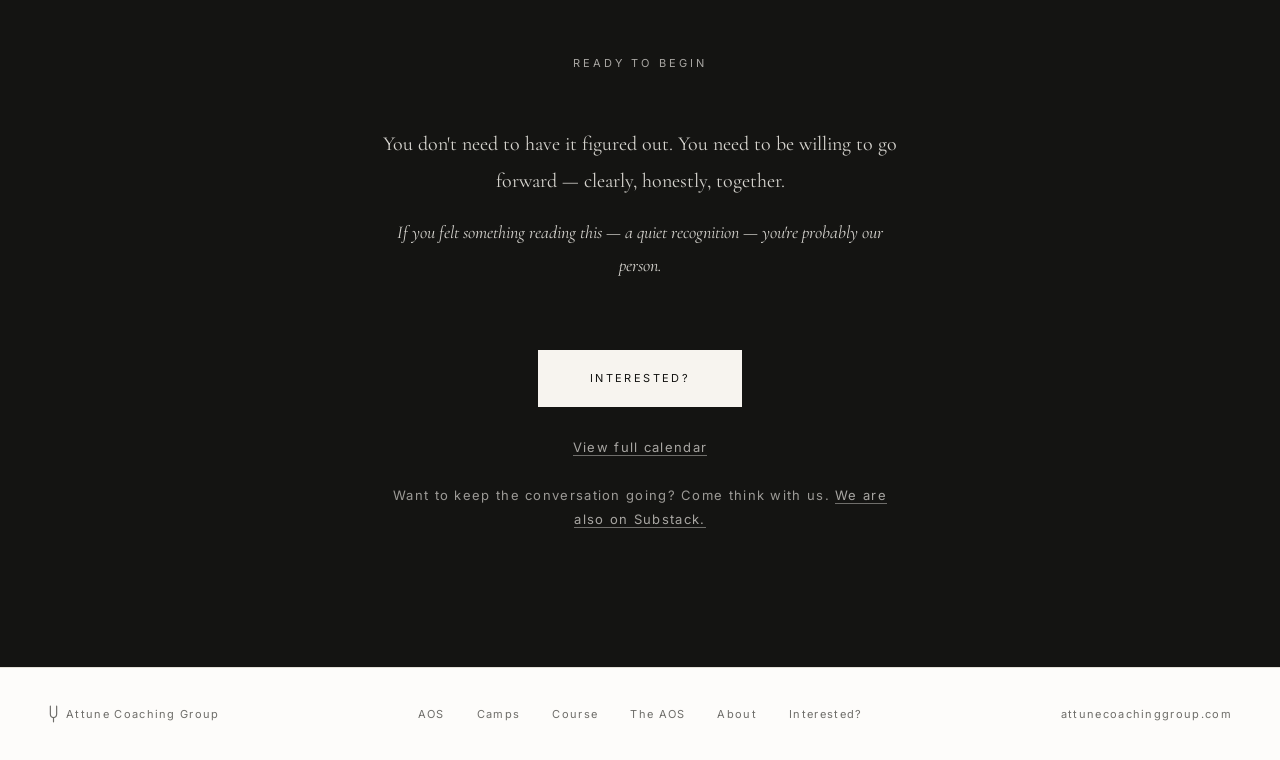
==== commit fd0537a7: "Rebrand course to The AOS, add Substack, editorial + CTA polish - Rename "The Sovereign AOS" → "The " ====
--- a/index.html
+++ b/index.html
@@ -249,6 +249,7 @@
     <a href="#work">Services</a>
     <a href="calendar.html">Calendar</a>
     <a href="course.html">Course</a>
+    <a href="https://nickimollet.substack.com/s/the-aos" target="_blank" rel="noopener">The AOS</a>
     <a href="about.html">About</a>
     <a href="apply.html" class="cta">Interested?</a>
   </div>
@@ -311,7 +312,7 @@
     <div class="offer-card">
       <span class="offer-label">Community &nbsp;·&nbsp; Ongoing</span>
       <h3>Membership</h3>
-      <p>A real cohort. Two live sessions a month with real humans — and a community that holds you between them. No obligation, no performance. Come as much as serves you. Full access to the AOS, our library of resources, and all past offerings. Quarterly dispatches on where human-centered AI is moving in the world.</p>
+      <p>A real cohort. Two live sessions a month with real humans — and a community that holds you between them. No obligation, no performance. Come as much as serves you. Full access to the AOS, our library of resources, and all past offerings. Quarterly letters from Kat and Nicki on what the practice is teaching us.</p>
       <a href="apply.html" class="offer-link">Interested?</a>
     </div>
     <div class="offer-card">
@@ -327,7 +328,7 @@
 
   <div class="mission-card">
     <span class="offer-label">The Larger Work &nbsp;·&nbsp; Course + Community</span>
-    <h3>The Sovereign AOS</h3>
+    <h3>The AOS</h3>
     <p>A self-paced course and lifetime access to the community building human-centered agentic AI — trained on the full range of human experience, so it can serve all people to thrive. Not just the ones who already have access. This is the work behind the work. You're invited.</p>
     <a href="course.html" class="offer-link">Learn more</a>
   </div>
@@ -393,6 +394,7 @@
   <p style="font-style: italic; font-size: 18px;">If you felt something reading this — a quiet recognition — you're probably our person.</p>
   <a href="apply.html" class="btn btn-light">Interested?</a>
   <p class="note"><a href="calendar.html" style="color: rgba(247,244,239,0.65); text-decoration: none; border-bottom: 1px solid rgba(247,244,239,0.4);">View full calendar</a></p>
+  <p class="note" style="margin-top: 24px;">Want to keep the conversation going? Come think with us. <a href="https://nickimollet.substack.com/s/the-aos" target="_blank" rel="noopener" style="color: rgba(247,244,239,0.65); text-decoration: none; border-bottom: 1px solid rgba(247,244,239,0.4);">We are also on Substack.</a></p>
 </div>
 
 </main>
@@ -404,6 +406,7 @@
     <a href="aos.html">AOS</a>
     <a href="camps.html">Camps</a>
     <a href="course.html">Course</a>
+    <a href="https://nickimollet.substack.com/s/the-aos" target="_blank" rel="noopener">The AOS</a>
     <a href="about.html">About</a>
     <a href="apply.html">Interested?</a>
   </div>
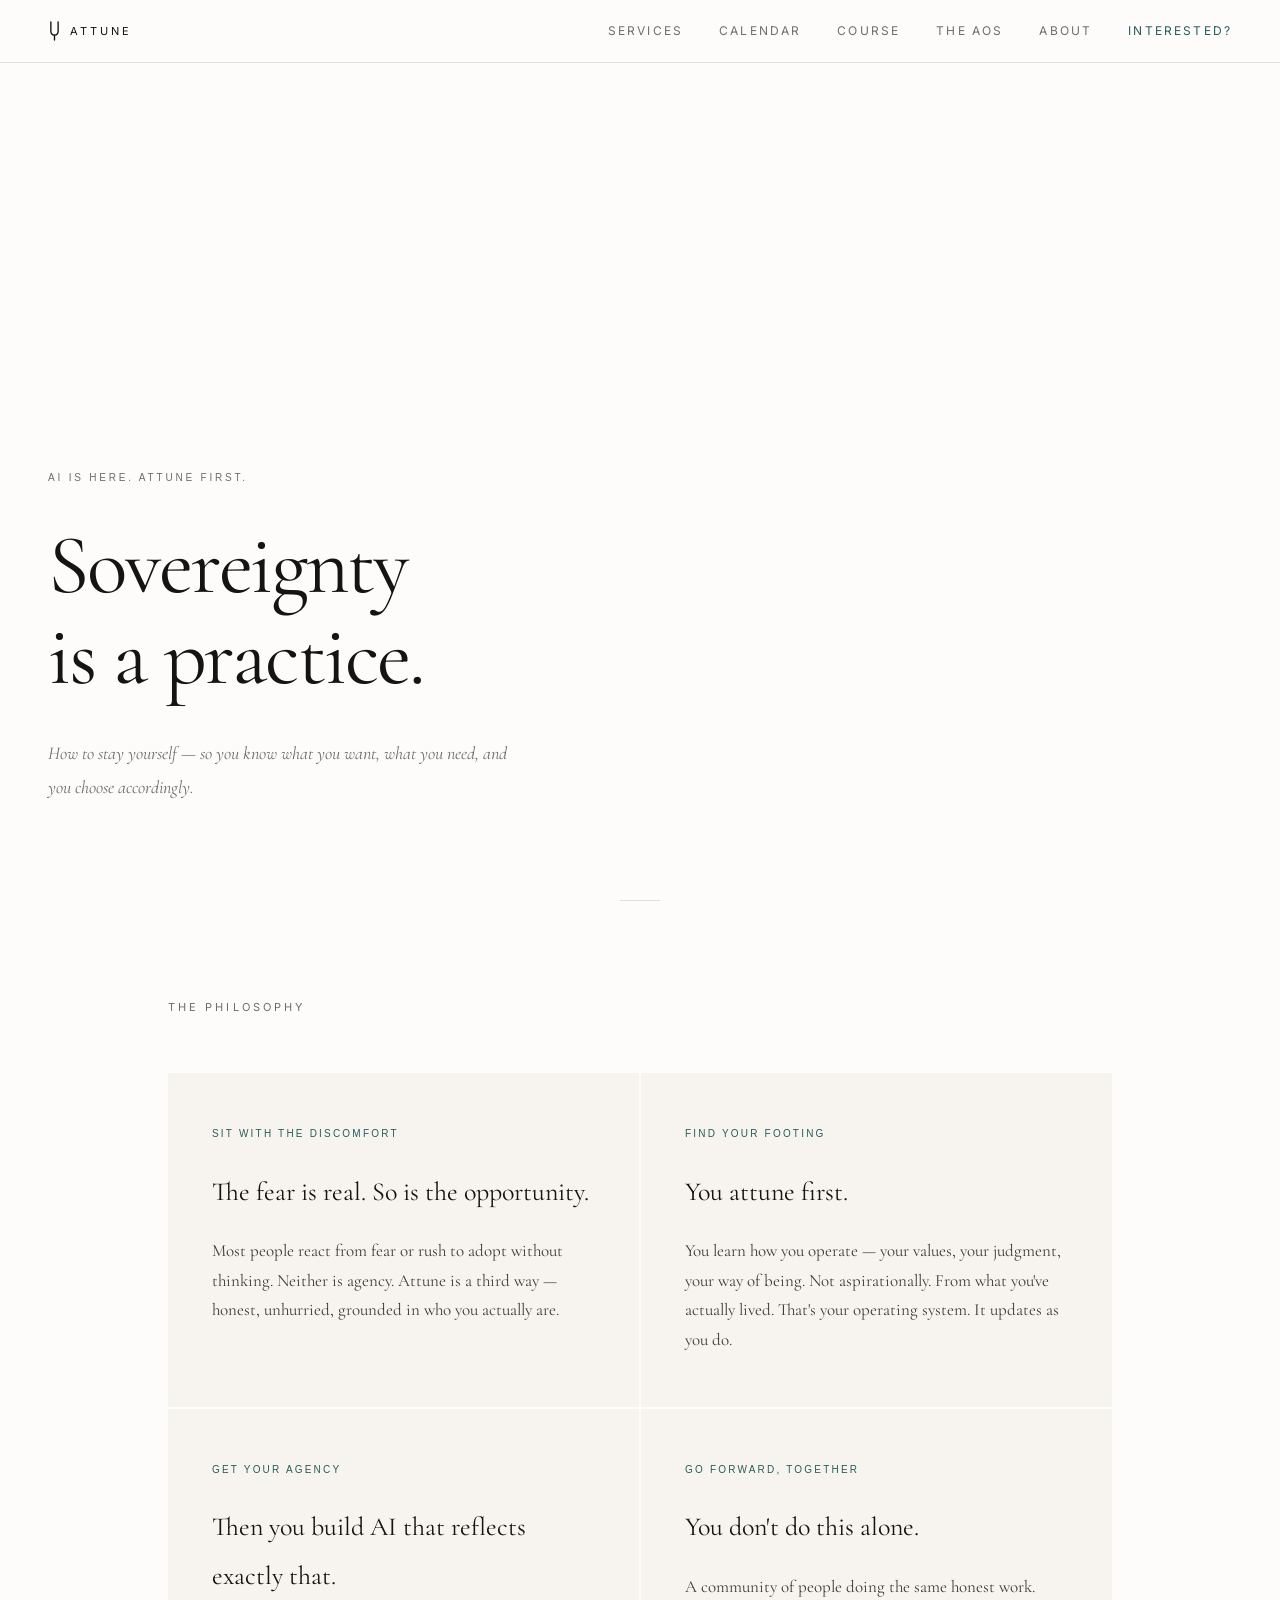
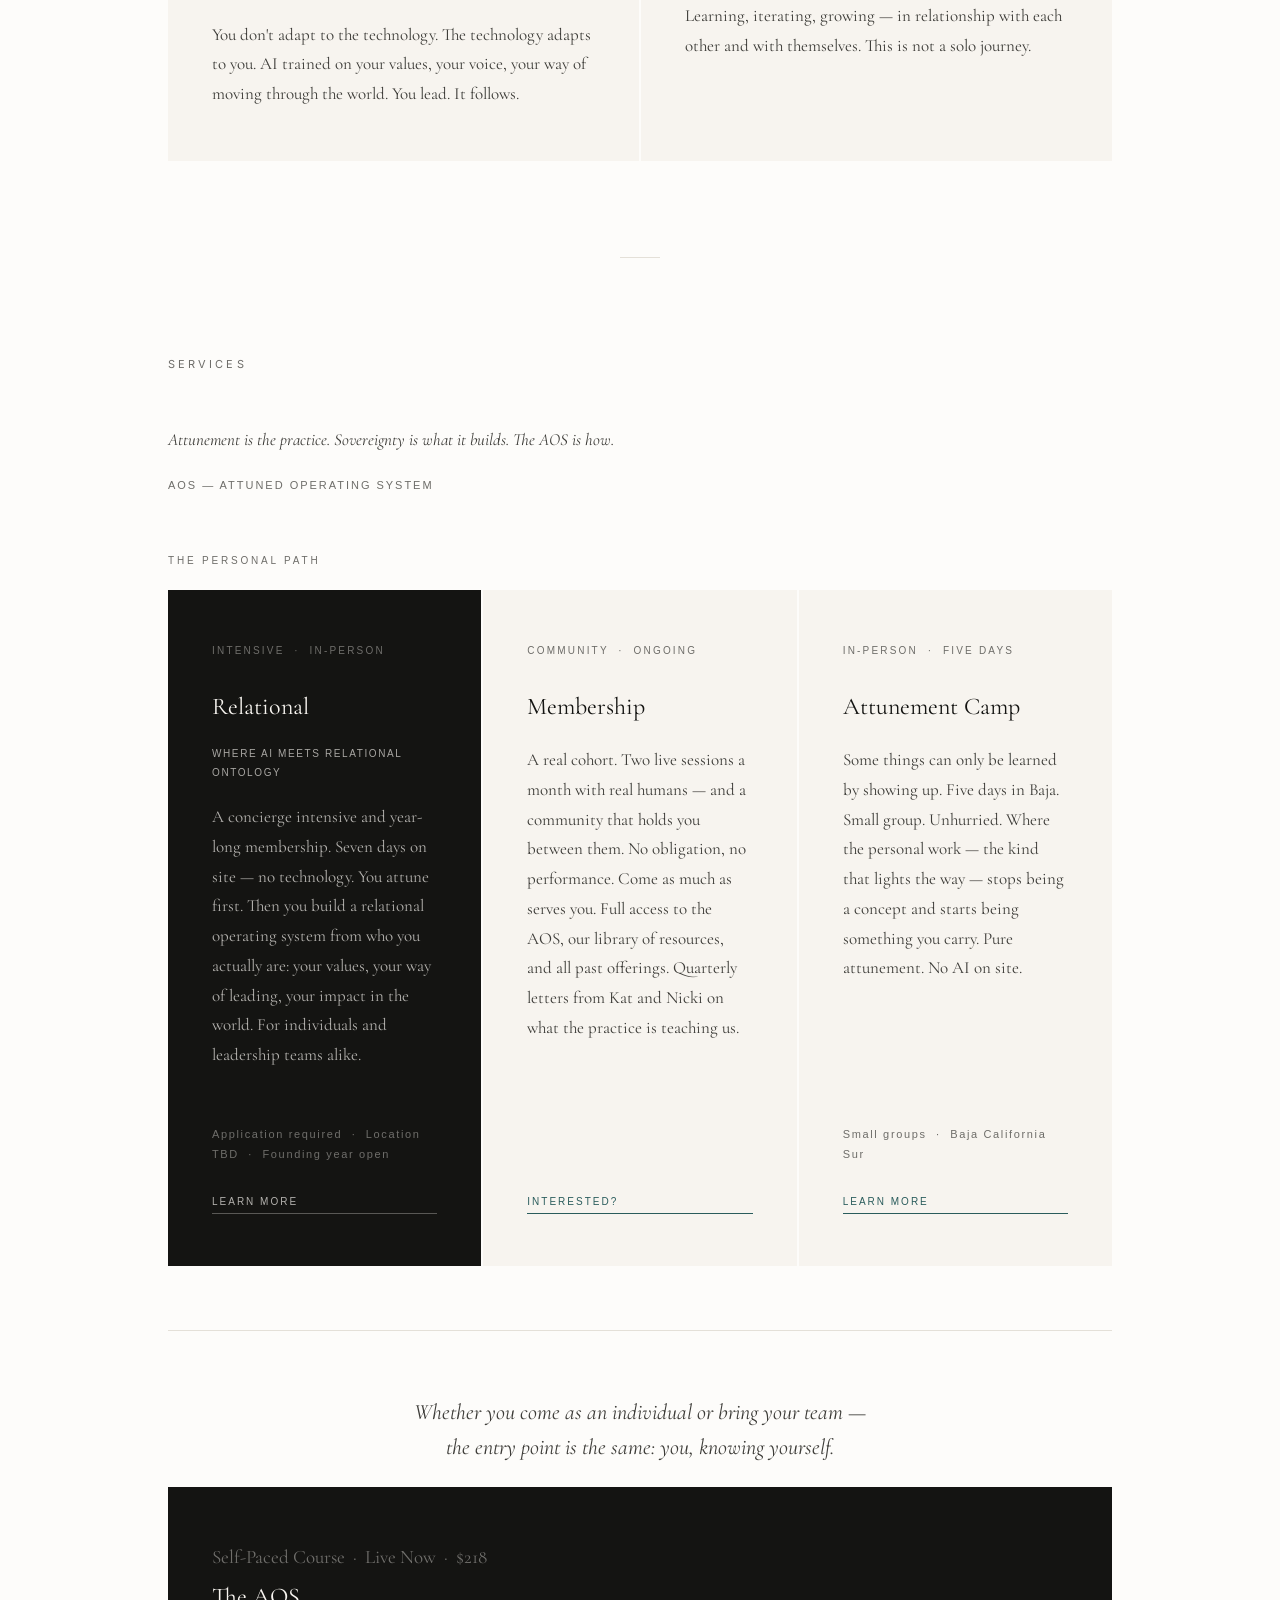
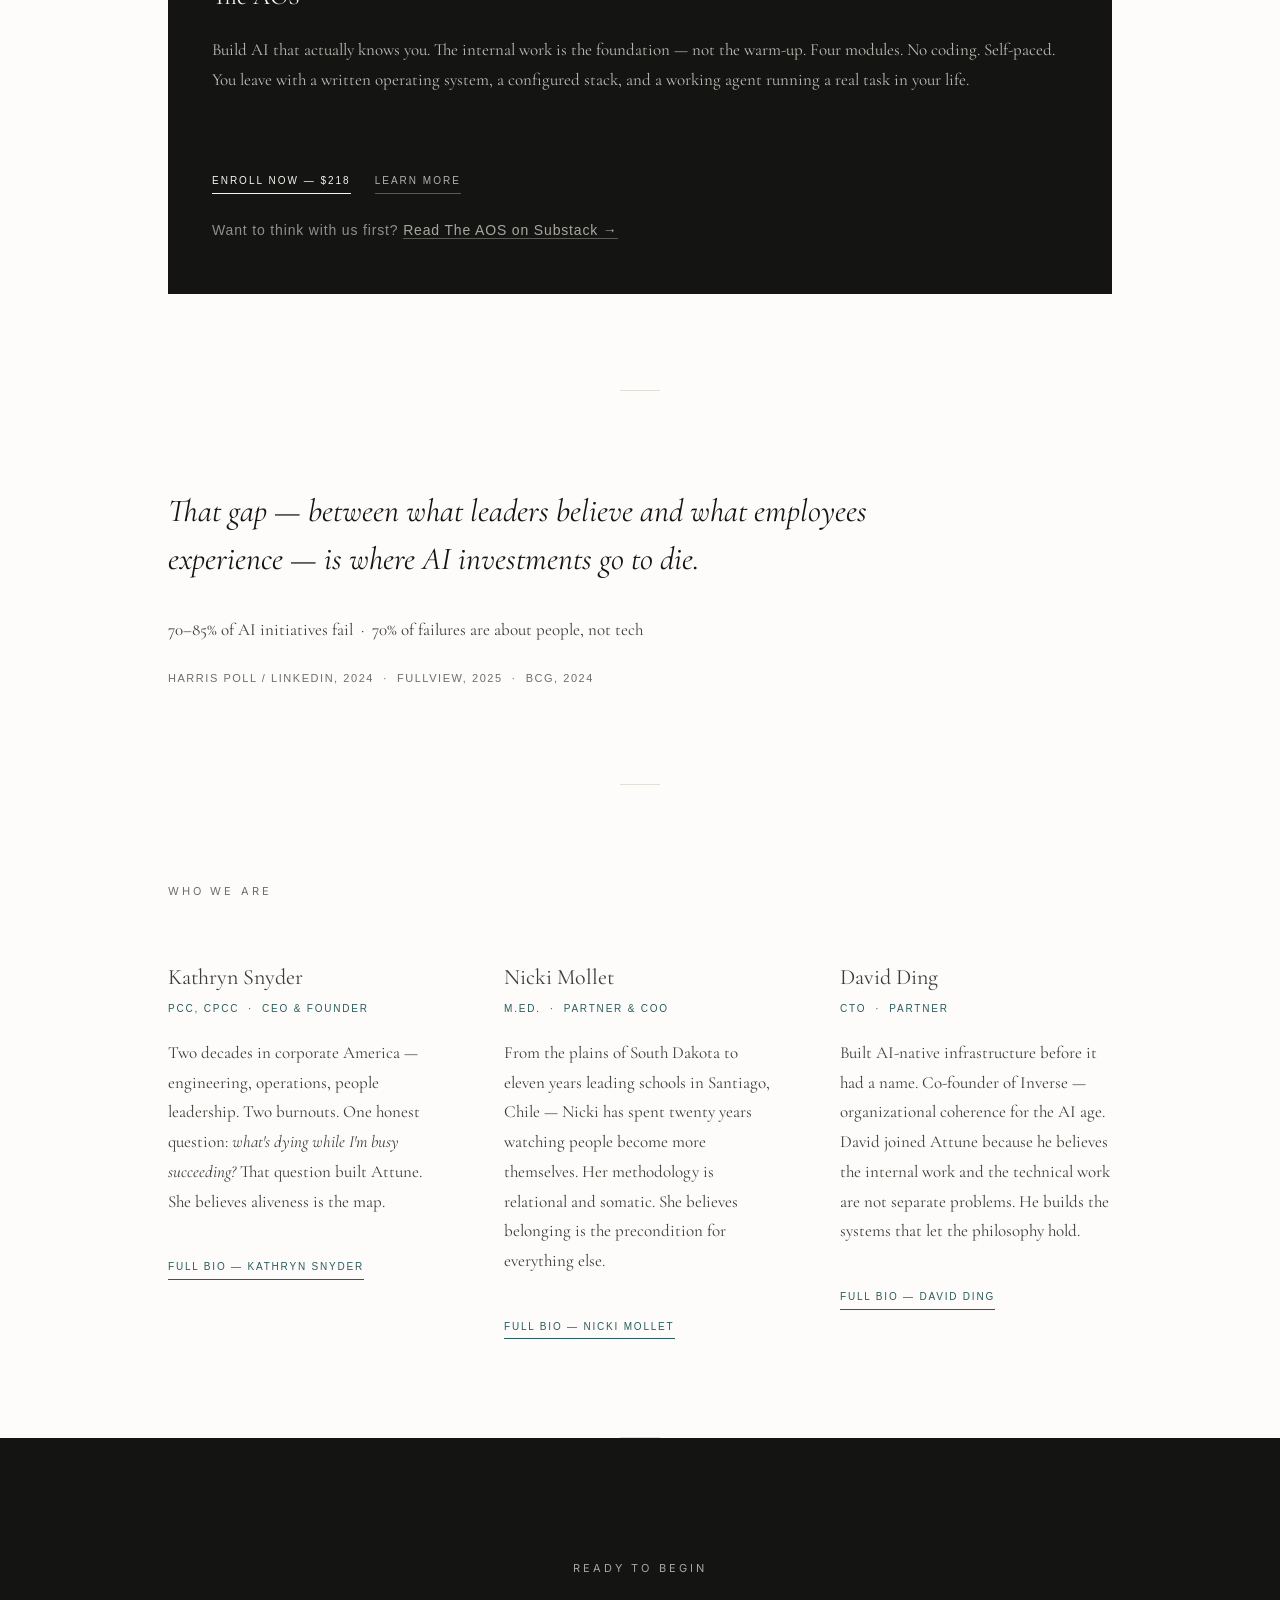
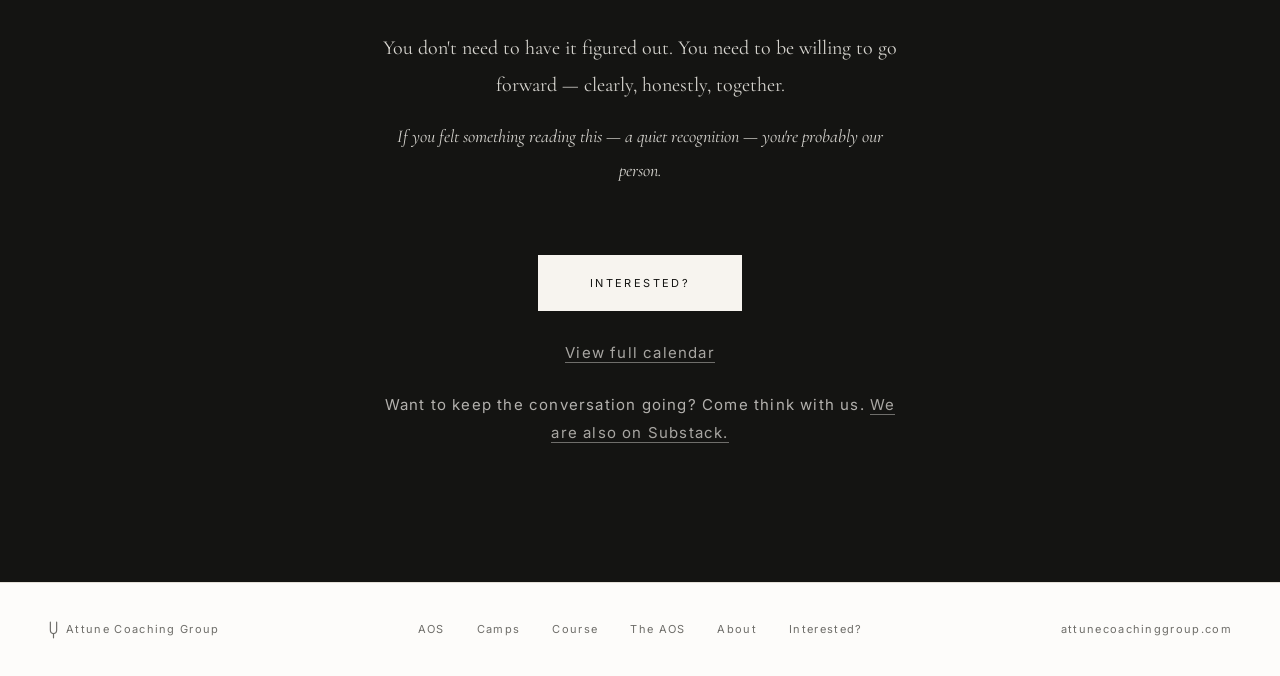
==== commit 659671ae: "Readability pass, mobile nav, Kajabi + Substack on homepage - Bump all card/body text from 15–16px t" ====
--- a/index.html
+++ b/index.html
@@ -64,7 +64,7 @@
       display: block;
     }
     .philosophy-card h3 { font-size: 26px; margin-bottom: 20px; }
-    .philosophy-card p { font-size: 16px; color: var(--mid); line-height: 1.75; }
+    .philosophy-card p { font-size: 17px; color: var(--mid); line-height: 1.75; }
 
     /* OFFERS */
     .offers-grid {
@@ -92,7 +92,7 @@
     }
     .offer-card.featured .offer-label { color: rgba(247,244,239,0.4); }
     .offer-card h3 { font-size: 24px; margin-bottom: 16px; }
-    .offer-card p { font-size: 15px; color: var(--mid); line-height: 1.7; flex-grow: 1; }
+    .offer-card p { font-size: 17px; color: var(--mid); line-height: 1.75; flex-grow: 1; }
     .offer-card.featured p { color: rgba(247,244,239,0.7); }
     .offer-price {
       font-family: 'Helvetica Neue', Arial, sans-serif;
@@ -156,7 +156,7 @@
     }
     .mission-card .offer-label { color: rgba(247,244,239,0.4); }
     .mission-card h3 { font-size: 24px; margin-bottom: 16px; color: var(--cream); }
-    .mission-card p { font-size: 15px; color: rgba(247,244,239,0.7); line-height: 1.7; flex-grow: 1; }
+    .mission-card p { font-size: 17px; color: rgba(247,244,239,0.75); line-height: 1.75; flex-grow: 1; }
     .mission-card .offer-price { color: rgba(247,244,239,0.4); margin-top: 32px; }
     .mission-card .offer-link { color: rgba(247,244,239,0.7); border-color: rgba(247,244,239,0.3); margin-top: 28px; }
 
@@ -178,7 +178,7 @@
       color: var(--accent);
       margin-bottom: 20px;
     }
-    .team-strip p { font-size: 16px; color: var(--mid); line-height: 1.75; }
+    .team-strip p { font-size: 17px; color: var(--mid); line-height: 1.75; }
     .team-strip a {
       display: inline-block;
       margin-top: 20px;
@@ -248,7 +248,7 @@
   <div class="nav-links">
     <a href="#work">Services</a>
     <a href="calendar.html">Calendar</a>
-    <a href="course.html">Course</a>
+    <a href="course.html" class="nav-primary">Course</a>
     <a href="https://nickimollet.substack.com/s/the-aos" target="_blank" rel="noopener">The AOS</a>
     <a href="about.html">About</a>
     <a href="apply.html" class="cta">Interested?</a>
@@ -298,7 +298,8 @@
 <section class="wide" id="work">
   <span class="label">Services</span>
 
-  <p style="font-size: 17px; font-style: italic; color: var(--mid); max-width: 480px; margin-top: 32px; line-height: 1.6;">Attunement is the practice. Sovereignty is what it builds.</p>
+  <p style="font-size: 17px; font-style: italic; color: var(--mid); max-width: 560px; margin-top: 32px; line-height: 1.6;">Attunement is the practice. Sovereignty is what it builds. The AOS is how.</p>
+  <p style="font-size: 11px; font-family: 'Helvetica Neue', Arial, sans-serif; letter-spacing: 0.18em; text-transform: uppercase; color: var(--muted); margin-top: 16px;">AOS — Attuned Operating System</p>
   <span class="path-row-label">The Personal Path</span>
   <div class="offers-grid cols-3 no-top">
     <div class="offer-card featured">
@@ -327,10 +328,14 @@
   <p style="font-size: 22px; color: var(--mid); font-style: italic; text-align: center; margin-top: 64px; padding-top: 64px; border-top: 1px solid var(--rule); line-height: 1.6;">Whether you come as an individual or bring your team —<br>the entry point is the same: you, knowing yourself.</p>
 
   <div class="mission-card">
-    <span class="offer-label">The Larger Work &nbsp;·&nbsp; Course + Community</span>
+    <span class="offer-label">Self-Paced Course &nbsp;·&nbsp; Live Now &nbsp;·&nbsp; $218</span>
     <h3>The AOS</h3>
-    <p>A self-paced course and lifetime access to the community building human-centered agentic AI — trained on the full range of human experience, so it can serve all people to thrive. Not just the ones who already have access. This is the work behind the work. You're invited.</p>
-    <a href="course.html" class="offer-link">Learn more</a>
+    <p>Build AI that actually knows you. The internal work is the foundation — not the warm-up. Four modules. No coding. Self-paced. You leave with a written operating system, a configured stack, and a working agent running a real task in your life.</p>
+    <div style="display:flex; gap: 24px; align-items: center; flex-wrap: wrap; margin-top: 28px;">
+      <a href="https://nicki-mollet.mykajabi.com/offers/NSTBYwdZ" class="offer-link" style="color: var(--cream); border-color: var(--cream);">Enroll Now — $218</a>
+      <a href="course.html" class="offer-link">Learn more</a>
+    </div>
+    <p style="font-size: 14px; color: rgba(247,244,239,0.55); margin-top: 24px; font-family: 'Helvetica Neue', Arial, sans-serif; letter-spacing: 0.06em;">Want to think with us first? <a href="https://nickimollet.substack.com/s/the-aos" target="_blank" rel="noopener" style="color: rgba(247,244,239,0.65); border-bottom: 1px solid rgba(247,244,239,0.3); text-decoration: none;">Read The AOS on Substack →</a></p>
   </div>
 </section>
 
@@ -338,24 +343,9 @@
 
 <!-- DATA -->
 <section class="wide">
-  <div class="stats-grid">
-    <div class="stat-block">
-      <span class="stat-num">89%</span>
-      <span class="stat-label">of managers say their people are thriving. The actual figure: 24%.</span>
-      <span class="stat-source">Harris Poll / LinkedIn, 2024</span>
-    </div>
-    <div class="stat-block">
-      <span class="stat-num">70–85%</span>
-      <span class="stat-label">of AI initiatives fail to meet expected outcomes</span>
-      <span class="stat-source">Fullview, 2025 AI Adoption Research</span>
-    </div>
-    <div class="stat-block">
-      <span class="stat-num">70%</span>
-      <span class="stat-label">of AI implementation challenges are people- and process-related — not the technology</span>
-      <span class="stat-source">Boston Consulting Group, 2024</span>
-    </div>
-  </div>
-  <p class="stats-note">This is not a technology problem. It is an internal problem that technology will amplify.</p>
+  <p style="font-size: clamp(22px, 3vw, 32px); font-style: italic; color: var(--dark); max-width: 760px; line-height: 1.5; margin-bottom: 32px;">That gap — between what leaders believe and what employees experience — is where AI investments go to die.</p>
+  <p style="font-size: 17px; color: var(--mid); line-height: 1.8;">70–85% of AI initiatives fail &nbsp;·&nbsp; 70% of failures are about people, not tech</p>
+  <p style="font-family: 'Helvetica Neue', Arial, sans-serif; font-size: 11px; letter-spacing: 0.14em; text-transform: uppercase; color: var(--muted); margin-top: 10px;">Harris Poll / LinkedIn, 2024 &nbsp;·&nbsp; Fullview, 2025 &nbsp;·&nbsp; BCG, 2024</p>
 </section>
 
 <div class="divider"></div>
--- a/style.css
+++ b/style.css
@@ -109,9 +109,8 @@
 @media (max-width: 600px) {
   nav { padding: 20px 24px; }
   section, section.wide, section.full { padding: 72px 24px; }
-  /* On mobile, hide secondary nav links — keep only the CTA */
-  .nav-links a:not(.cta) { display: none; }
-  .nav-links { gap: 0; }
+  .nav-links a:not(.cta):not(.nav-primary) { display: none; }
+  .nav-links { gap: 20px; }
 }
 
 /* TYPOGRAPHY */
@@ -177,7 +176,7 @@
 }
 .cta-section .label { color: rgba(247,244,239,0.65); }
 .cta-section p { color: rgba(247,244,239,0.85); max-width: 520px; margin: 0 auto 16px; font-size: 20px; }
-.cta-section .note { font-size: 13px; font-family: 'Inter', 'Helvetica Neue', Arial, sans-serif; letter-spacing: 0.1em; color: rgba(247,244,239,0.6); margin-top: 28px; }
+.cta-section .note { font-size: 15px; font-family: 'Inter', 'Helvetica Neue', Arial, sans-serif; letter-spacing: 0.08em; color: rgba(247,244,239,0.7); margin-top: 28px; }
 .cta-section .btn { margin-top: 52px; }
 
 .offer-subtitle {
